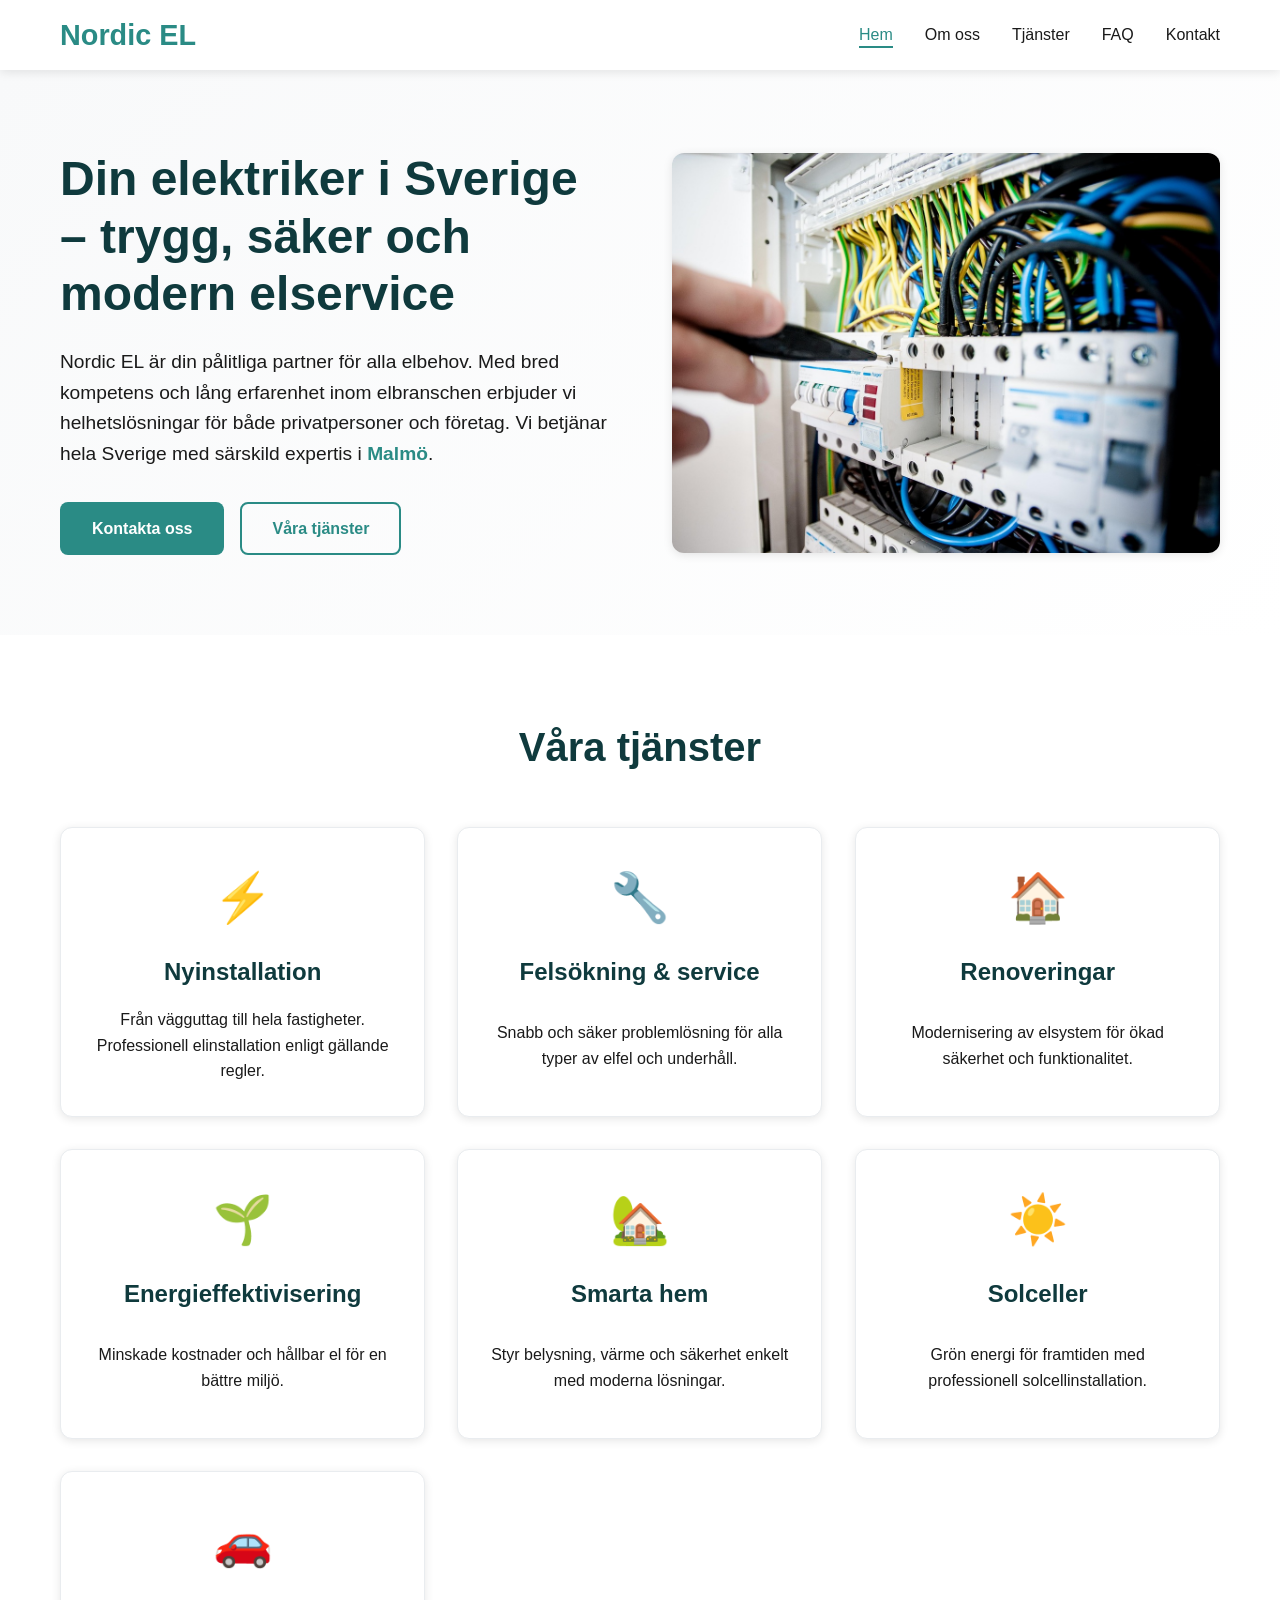
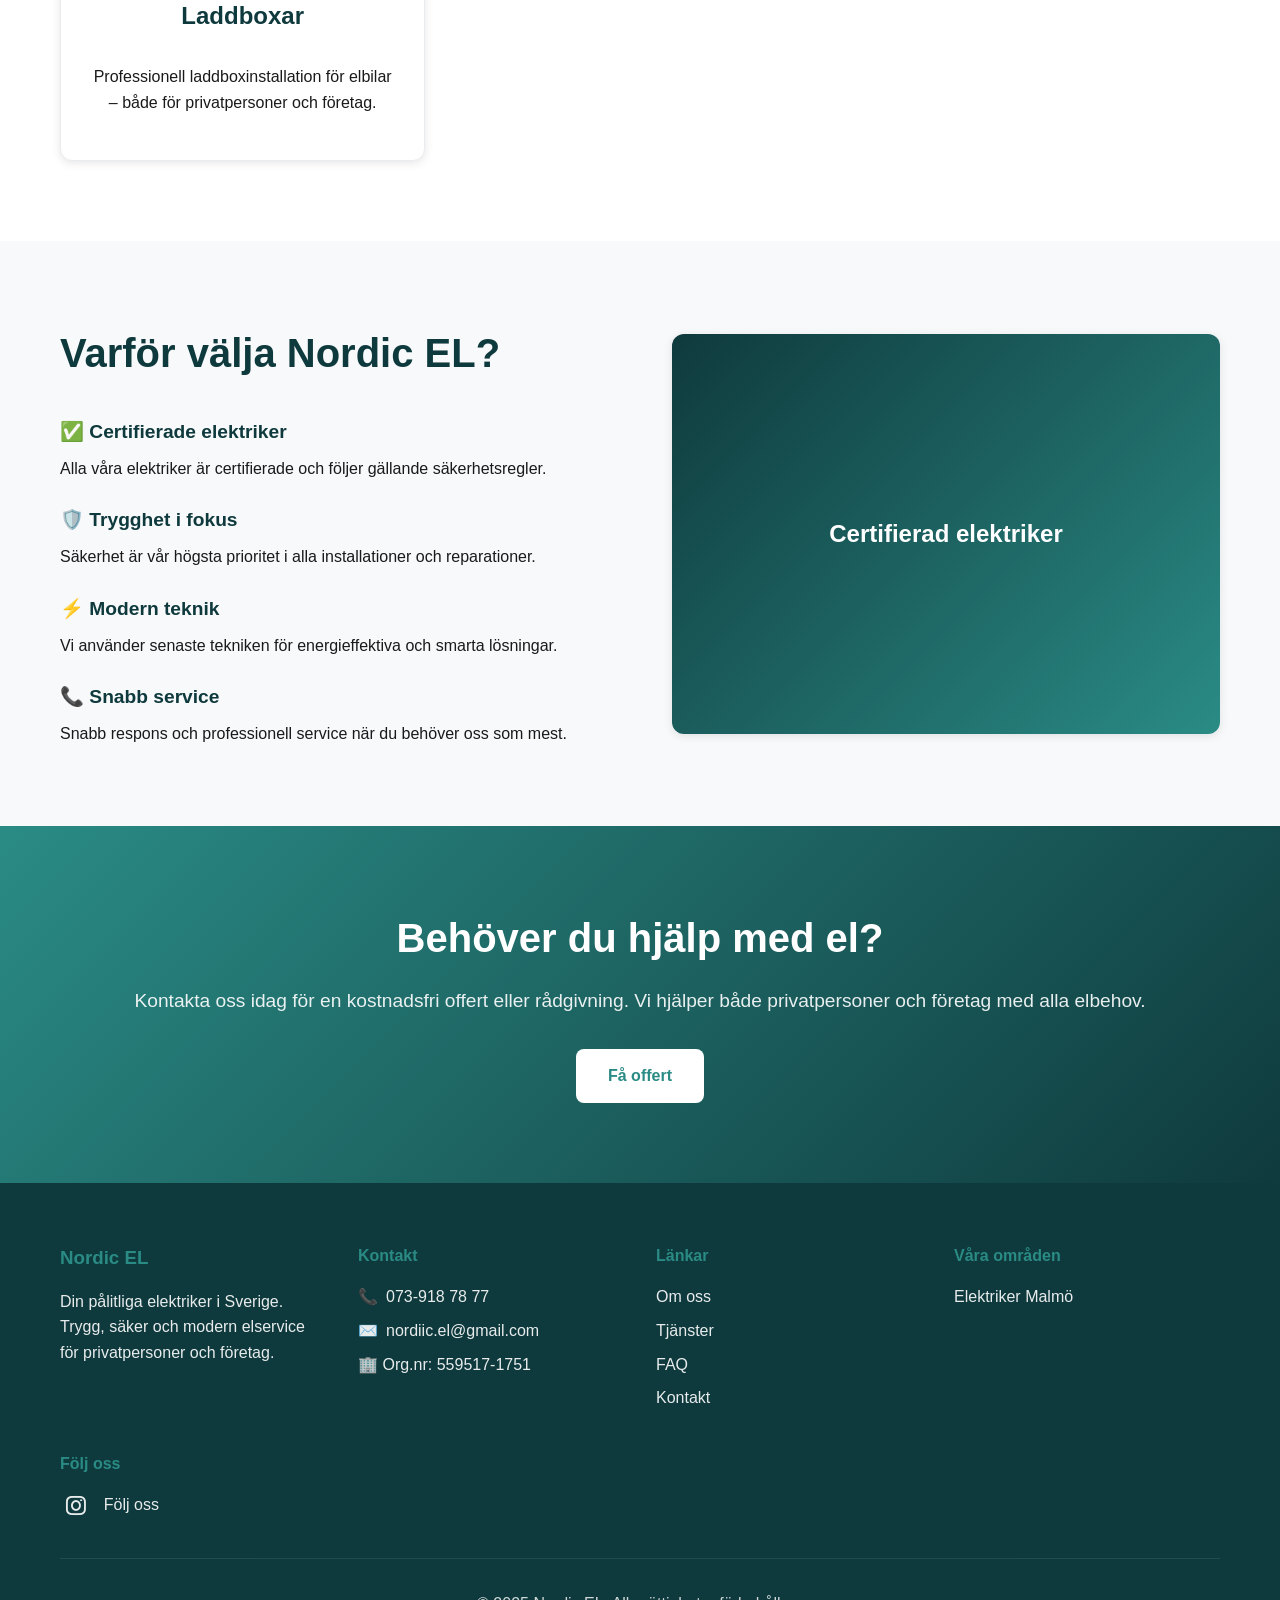
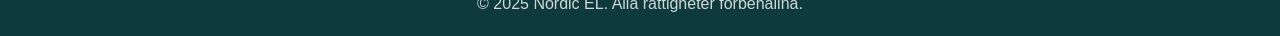
==== index.html @ 93298070 "Adjust emoji spacing for consistent contact section formatting" ====
<!DOCTYPE html>
<html lang="sv">
<head>
    <meta charset="UTF-8">
    <link rel="icon" type="image/png" href="assets/images/nordic-el-logo-1200.png">
    <meta name="viewport" content="width=device-width, initial-scale=1.0">
    <title>Nordic EL - Din elektriker i Sverige | Trygg, säker och modern elservice</title>
    <meta name="description" content="Nordic EL är din pålitliga elektriker i Sverige. Professionell elinstallation, felsökning, solceller, laddboxar och smarta hem-lösningar. Kontakta oss idag!">
    <meta name="keywords" content="elektriker Sverige, elinstallation, solceller, laddbox, energieffektivisering, smarta hem, elservice">
    <meta name="author" content="Nordic EL">
    <!-- Updated for Netlify deployment -->
    
    <!-- Open Graph / Facebook -->
    <meta property="og:type" content="website">
    <meta property="og:url" content="https://nordicel.se/">
    <meta property="og:title" content="Nordic EL - Din elektriker i Sverige">
    <meta property="og:description" content="Professionell elinstallation, felsökning, solceller, laddboxar och smarta hem-lösningar. Trygg, säker och modern elservice.">
    <meta property="og:image" content="https://nordicel.se/assets/images/og-image.jpg">

    <!-- Twitter -->
    <meta property="twitter:card" content="summary_large_image">
    <meta property="twitter:url" content="https://nordicel.se/">
    <meta property="twitter:title" content="Nordic EL - Din elektriker i Sverige">
    <meta property="twitter:description" content="Professionell elinstallation, felsökning, solceller, laddboxar och smarta hem-lösningar. Trygg, säker och modern elservice.">
    <meta property="twitter:image" content="https://nordicel.se/assets/images/og-image.jpg">

    <!-- Structured Data -->
    <script type="application/ld+json">
    {
        "@context": "https://schema.org",
        "@type": "ElectricalContractor",
        "name": "Nordic EL",
        "description": "Professionell elektriker i Sverige med fokus på säkerhet, kvalitet och moderna el-lösningar",
        "url": "https://nordicel.se",
        "telephone": "073-918 78 77",
        "email": "nordiic.el@gmail.com",
        "address": {
            "@type": "PostalAddress",
            "addressCountry": "SE"
        },
        "serviceArea": [
            {
                "@type": "Country",
                "name": "Sverige"
            },
            {
                "@type": "City",
                "name": "Stockholm"
            },
            {
                "@type": "City", 
                "name": "Göteborg"
            },
            {
                "@type": "City",
                "name": "Malmö"
            }
        ],
        "openingHours": "Mo-Fr 08:00-17:00",
        "priceRange": "$$",
        "paymentAccepted": "Cash, Credit Card, Invoice",
        "currenciesAccepted": "SEK",
        "hasCredential": [
            {
                "@type": "EducationalOccupationalCredential",
                "credentialCategory": "certification",
                "name": "Certifierad elektriker"
            }
        ],
        "hasOfferCatalog": {
            "@type": "OfferCatalog",
            "name": "Elservice",
            "itemListElement": [
                {
                    "@type": "Offer",
                    "itemOffered": {
                        "@type": "Service",
                        "name": "Elinstallation",
                        "description": "Professionell elinstallation från vägguttag till hela fastigheter"
                    }
                },
                {
                    "@type": "Offer",
                    "itemOffered": {
                        "@type": "Service",
                        "name": "Felsökning & service",
                        "description": "Snabb och säker problemlösning för alla typer av elfel"
                    }
                },
                {
                    "@type": "Offer",
                    "itemOffered": {
                        "@type": "Service",
                        "name": "Solceller",
                        "description": "Grön energi för framtiden med professionell installation"
                    }
                },
                {
                    "@type": "Offer",
                    "itemOffered": {
                        "@type": "Service",
                        "name": "Laddboxar",
                        "description": "Professionell installation för elbilar"
                    }
                },
                {
                    "@type": "Offer",
                    "itemOffered": {
                        "@type": "Service",
                        "name": "Smarta hem",
                        "description": "Styr belysning, värme och säkerhet enkelt"
                    }
                }
            ]
        },
        "aggregateRating": {
            "@type": "AggregateRating",
            "ratingValue": "4.8",
            "reviewCount": "127"
        }
    }
    </script>

    <style>
        /* Critical CSS - Above the fold */
        * { margin: 0; padding: 0; box-sizing: border-box; }
        :root { --primary-color: #2A8B85; --secondary-color: #0F3A3D; --text-color: #1a1a1a; --light-bg: #f8f9fa; --white: #ffffff; --border-color: #e9ecef; --shadow: 0 2px 10px rgba(0, 0, 0, 0.1); }
        body { font-family: 'Inter', sans-serif; line-height: 1.6; color: var(--text-color); background-color: var(--white); }
        .navbar { background-color: var(--white); box-shadow: var(--shadow); position: fixed; top: 0; width: 100%; z-index: 1000; }
        .nav-container { max-width: 1200px; margin: 0 auto; padding: 0 20px; display: flex; justify-content: space-between; align-items: center; height: 70px; }
        .nav-logo h2 { color: var(--primary-color); font-weight: 700; font-size: 1.8rem; }
        .nav-menu { display: flex; list-style: none; gap: 2rem; }
        .nav-link { text-decoration: none; color: var(--text-color); font-weight: 500; transition: color 0.3s ease; position: relative; }
        .nav-link:hover, .nav-link.active { color: var(--primary-color); }
        .hero { margin-top: 70px; padding: 80px 0; background: linear-gradient(135deg, var(--light-bg) 0%, var(--white) 100%); }
        .hero-container { max-width: 1200px; margin: 0 auto; padding: 0 20px; display: grid; grid-template-columns: 1fr 1fr; gap: 4rem; align-items: center; }
        .hero-content h1 { font-size: 3rem; font-weight: 700; color: var(--secondary-color); margin-bottom: 1.5rem; line-height: 1.2; }
        .hero-content p { font-size: 1.2rem; color: var(--text-color); margin-bottom: 2rem; line-height: 1.6; }
        .btn { display: inline-block; padding: 12px 30px; text-decoration: none; border-radius: 8px; font-weight: 600; transition: all 0.3s ease; border: 2px solid transparent; cursor: pointer; }
        .btn-primary { background-color: var(--primary-color); color: var(--white); }
        .btn-secondary { background-color: transparent; color: var(--primary-color); border-color: var(--primary-color); }
    </style>
    <link rel="stylesheet" href="styles.css" media="print" onload="this.media='all'">
    <noscript><link rel="stylesheet" href="styles.css"></noscript>
    <link rel="preconnect" href="https://fonts.googleapis.com">
    <link rel="preconnect" href="https://fonts.gstatic.com" crossorigin>
    <link rel="preload" href="assets/images/electric-1080584_1280.jpg" as="image" type="image/jpeg">
    <link rel="dns-prefetch" href="//cdnjs.cloudflare.com">
    <link rel="preload" href="styles.css" as="style">
    <link rel="preload" href="https://fonts.googleapis.com/css2?family=Inter:wght@300;400;500;600;700&display=swap" as="style" onload="this.onload=null;this.rel='stylesheet'">
    <noscript><link href="https://fonts.googleapis.com/css2?family=Inter:wght@300;400;500;600;700&display=swap" rel="stylesheet"></noscript>
    <link rel="preload" href="https://cdnjs.cloudflare.com/ajax/libs/font-awesome/6.4.0/css/all.min.css" as="style" onload="this.onload=null;this.rel='stylesheet'">
    <noscript><link rel="stylesheet" href="https://cdnjs.cloudflare.com/ajax/libs/font-awesome/6.4.0/css/all.min.css"></noscript>
</head>
<body>
    <!-- Navigation -->
    <nav class="navbar">
        <div class="nav-container">
            <div class="nav-logo">
                <h2>Nordic EL</h2>
            </div>
            <ul class="nav-menu">
                <li class="nav-item">
                    <a href="index.html" class="nav-link active">Hem</a>
                </li>
                <li class="nav-item">
                    <a href="om-oss.html" class="nav-link">Om oss</a>
                </li>
                <li class="nav-item">
                    <a href="tjanster.html" class="nav-link">Tjänster</a>
                </li>
                <li class="nav-item">
                    <a href="faq.html" class="nav-link">FAQ</a>
                </li>
                <li class="nav-item">
                    <a href="kontakt.html" class="nav-link">Kontakt</a>
                </li>
            </ul>
            <div class="hamburger">
                <span class="bar"></span>
                <span class="bar"></span>
                <span class="bar"></span>
            </div>
        </div>
    </nav>

    <!-- Hero Section -->
    <section class="hero">
        <div class="hero-container">
            <div class="hero-content">
                <h1>Din elektriker i Sverige – trygg, säker och modern elservice</h1>
                <p>Nordic EL är din pålitliga partner för alla elbehov. Med bred kompetens och lång erfarenhet inom elbranschen erbjuder vi helhetslösningar för både privatpersoner och företag. Vi betjänar hela Sverige med särskild expertis i <a href="elektriker-malmo.html" class="hero-link">Malmö</a>.</p>
                <div class="hero-buttons">
                    <a href="kontakt.html" class="btn btn-primary">Kontakta oss</a>
                    <a href="tjanster.html" class="btn btn-secondary">Våra tjänster</a>
                </div>
            </div>
            <div class="hero-image">
                <img src="assets/images/electric-1080584_1280.jpg" alt="Certifierad elektriker installerar eluttag i svenskt hem - Nordic EL professionell elservice Sverige" class="hero-img" width="600" height="400" fetchpriority="high" decoding="sync">
            </div>
        </div>
    </section>

    <!-- Services Overview -->
    <section class="services-overview">
        <div class="container">
            <h2>Våra tjänster</h2>
            <div class="services-grid">
                <a href="tjanster.html#nyinstallation" class="service-card-link">
                    <div class="service-card">
                        <div class="service-icon">⚡</div>
                        <h3>Nyinstallation</h3>
                        <p>Från vägguttag till hela fastigheter. Professionell elinstallation enligt gällande regler.</p>
                    </div>
                </a>
                <a href="tjanster.html#felsokning" class="service-card-link">
                    <div class="service-card">
                        <div class="service-icon">🔧</div>
                        <h3>Felsökning & service</h3>
                        <p>Snabb och säker problemlösning för alla typer av elfel och underhåll.</p>
                    </div>
                </a>
                <a href="tjanster.html#renoveringar" class="service-card-link">
                    <div class="service-card">
                        <div class="service-icon">🏠</div>
                        <h3>Renoveringar</h3>
                        <p>Modernisering av elsystem för ökad säkerhet och funktionalitet.</p>
                    </div>
                </a>
                <a href="tjanster.html#energieffektivisering" class="service-card-link">
                    <div class="service-card">
                        <div class="service-icon">🌱</div>
                        <h3>Energieffektivisering</h3>
                        <p>Minskade kostnader och hållbar el för en bättre miljö.</p>
                    </div>
                </a>
                <a href="tjanster.html#smarta-hem" class="service-card-link">
                    <div class="service-card">
                        <div class="service-icon">🏡</div>
                        <h3>Smarta hem</h3>
                        <p>Styr belysning, värme och säkerhet enkelt med moderna lösningar.</p>
                    </div>
                </a>
                <a href="tjanster.html#solceller" class="service-card-link">
                    <div class="service-card">
                        <div class="service-icon">☀️</div>
                        <h3>Solceller</h3>
                        <p>Grön energi för framtiden med professionell solcellinstallation.</p>
                    </div>
                </a>
                <a href="tjanster.html#laddboxar" class="service-card-link">
                    <div class="service-card">
                        <div class="service-icon">🚗</div>
                        <h3>Laddboxar</h3>
                        <p>Professionell laddboxinstallation för elbilar – både för privatpersoner och företag.</p>
                    </div>
                </a>
            </div>
        </div>
    </section>

    <!-- Why Choose Us -->
    <section class="why-choose-us">
        <div class="container">
            <div class="why-content">
                <div class="why-text">
                    <h2>Varför välja Nordic EL?</h2>
                    <div class="why-points">
                        <div class="why-point">
                            <h3>✅ Certifierade elektriker</h3>
                            <p>Alla våra elektriker är certifierade och följer gällande säkerhetsregler.</p>
                        </div>
                        <div class="why-point">
                            <h3>🛡️ Trygghet i fokus</h3>
                            <p>Säkerhet är vår högsta prioritet i alla installationer och reparationer.</p>
                        </div>
                        <div class="why-point">
                            <h3>⚡ Modern teknik</h3>
                            <p>Vi använder senaste tekniken för energieffektiva och smarta lösningar.</p>
                        </div>
                        <div class="why-point">
                            <h3>📞 Snabb service</h3>
                            <p>Snabb respons och professionell service när du behöver oss som mest.</p>
                        </div>
                    </div>
                </div>
                <div class="why-image">
                    <div class="why-placeholder">
                        <span>Certifierad elektriker</span>
                    </div>
                </div>
            </div>
        </div>
    </section>



    <!-- CTA Section -->
    <section class="cta-section">
        <div class="container">
            <div class="cta-content">
                <h2>Behöver du hjälp med el?</h2>
                <p>Kontakta oss idag för en kostnadsfri offert eller rådgivning. Vi hjälper både privatpersoner och företag med alla elbehov.</p>
                <a href="kontakt.html" class="btn btn-primary">Få offert</a>
            </div>
        </div>
    </section>

    <!-- Footer -->
    <footer class="footer">
        <div class="container">
            <div class="footer-content">
                <div class="footer-section">
                    <h3>Nordic EL</h3>
                    <p>Din pålitliga elektriker i Sverige. Trygg, säker och modern elservice för privatpersoner och företag.</p>
                </div>
                <div class="footer-section">
                    <h4>Kontakt</h4>
                    <p>📞<a href="tel:+46739187877">073-918 78 77</a></p>
                    <p>✉️<a href="mailto:nordiic.el@gmail.com">nordiic.el@gmail.com</a></p>
                    <p>🏢 Org.nr: 559517-1751</p>
                </div>
                <div class="footer-section">
                    <h4>Länkar</h4>
                    <ul>
                        <li><a href="om-oss.html">Om oss</a></li>
                        <li><a href="tjanster.html">Tjänster</a></li>
                        <li><a href="faq.html">FAQ</a></li>
                        <li><a href="kontakt.html">Kontakt</a></li>
                    </ul>
                </div>
                <div class="footer-section">
                    <h4>Våra områden</h4>
                    <ul>
                        <li><a href="elektriker-malmo.html">Elektriker Malmö</a></li>
                    </ul>
                </div>
                <div class="footer-section">
                    <h4>Följ oss</h4>
                    <p><a href="https://www.instagram.com/nordic.elab/?igsh=OWh2cWo1cjV1Mnhp#" target="_blank" rel="noopener noreferrer"><i class="fa-brands fa-instagram"></i> Följ oss</a></p>
                </div>
            </div>
            <div class="footer-bottom">
                <p>&copy; 2025 Nordic EL. Alla rättigheter förbehållna.</p>
            </div>
        </div>
    </footer>

    <script src="script.js" defer></script>
</body>
</html>
---- styles.css ----
/* Reset and Base Styles */
* {
    margin: 0;
    padding: 0;
    box-sizing: border-box;
}

:root {
    --primary-color: #2A8B85;
    --secondary-color: #0F3A3D;
    --text-color: #1a1a1a;
    --light-bg: #f8f9fa;
    --white: #ffffff;
    --border-color: #e9ecef;
    --shadow: 0 2px 10px rgba(0, 0, 0, 0.1);
    --shadow-hover: 0 4px 20px rgba(0, 0, 0, 0.15);
}

body {
    font-family: 'Inter', sans-serif;
    line-height: 1.6;
    color: var(--text-color);
    background-color: var(--white);
}

/* Font metric overrides to prevent layout shifts */
@font-face {
    font-family: 'Inter';
    font-display: swap;
    font-weight: 300 700;
    src: url('https://fonts.googleapis.com/css2?family=Inter:wght@300;400;500;600;700&display=swap');
}

.container {
    max-width: 1200px;
    margin: 0 auto;
    padding: 0 20px;
}

/* Navigation */
.navbar {
    background-color: var(--white);
    box-shadow: var(--shadow);
    position: fixed;
    top: 0;
    width: 100%;
    z-index: 1000;
}

.nav-container {
    max-width: 1200px;
    margin: 0 auto;
    padding: 0 20px;
    display: flex;
    justify-content: space-between;
    align-items: center;
    height: 70px;
}

.nav-logo h2 {
    color: var(--primary-color);
    font-weight: 700;
    font-size: 1.8rem;
}

.nav-menu {
    display: flex;
    list-style: none;
    gap: 2rem;
}

.nav-link {
    text-decoration: none;
    color: var(--text-color);
    font-weight: 500;
    transition: color 0.3s ease;
    position: relative;
}

.nav-link:hover,
.nav-link.active {
    color: var(--primary-color);
}

.nav-link.active::after {
    content: '';
    position: absolute;
    bottom: -5px;
    left: 0;
    width: 100%;
    height: 2px;
    background-color: var(--primary-color);
}

.hamburger {
    display: none;
    flex-direction: column;
    cursor: pointer;
}

.bar {
    width: 25px;
    height: 3px;
    background-color: var(--text-color);
    margin: 3px 0;
    transition: 0.3s;
}

/* Hero Section */
.hero {
    margin-top: 70px;
    padding: 80px 0;
    background: linear-gradient(135deg, var(--light-bg) 0%, var(--white) 100%);
    contain: layout style;
}

.hero-container {
    max-width: 1200px;
    margin: 0 auto;
    padding: 0 20px;
    display: grid;
    grid-template-columns: 1fr 1fr;
    gap: 4rem;
    align-items: center;
}

.hero-content h1 {
    font-size: 3rem;
    font-weight: 700;
    color: var(--secondary-color);
    margin-bottom: 1.5rem;
    line-height: 1.2;
}

.hero-content p {
    font-size: 1.2rem;
    color: var(--text-color);
    margin-bottom: 2rem;
    line-height: 1.6;
}

.hero-link {
    color: var(--primary-color);
    text-decoration: none;
    font-weight: 600;
    transition: color 0.3s ease;
}

.hero-link:hover {
    color: var(--secondary-color);
    text-decoration: underline;
}

.hero-buttons {
    display: flex;
    gap: 1rem;
    flex-wrap: wrap;
}

.btn {
    display: inline-block;
    padding: 12px 30px;
    text-decoration: none;
    border-radius: 8px;
    font-weight: 600;
    transition: all 0.3s ease;
    border: 2px solid transparent;
    cursor: pointer;
}

.btn-primary {
    background-color: var(--primary-color);
    color: var(--white);
}

.btn-primary:hover {
    background-color: var(--secondary-color);
    transform: translateY(-2px);
    box-shadow: var(--shadow-hover);
}

.btn-secondary {
    background-color: transparent;
    color: var(--primary-color);
    border-color: var(--primary-color);
}

.btn-secondary:hover {
    background-color: var(--primary-color);
    color: var(--white);
    transform: translateY(-2px);
}

.hero-image {
    display: flex;
    justify-content: center;
    align-items: center;
}

.hero-placeholder {
    width: 100%;
    height: 400px;
    background: linear-gradient(135deg, var(--primary-color), var(--secondary-color));
    border-radius: 12px;
    display: flex;
    align-items: center;
    justify-content: center;
    color: var(--white);
    font-size: 1.5rem;
    font-weight: 600;
    box-shadow: var(--shadow);
}

.hero-img {
    width: 100%;
    height: 400px;
    object-fit: cover;
    border-radius: 12px;
    box-shadow: var(--shadow);
    aspect-ratio: 3/2;
    max-width: 600px;
    will-change: transform;
}

/* Services Overview */
.services-overview {
    padding: 80px 0;
    background-color: var(--white);
    contain: layout style;
}

.services-overview h2 {
    text-align: center;
    font-size: 2.5rem;
    color: var(--secondary-color);
    margin-bottom: 3rem;
    font-weight: 700;
}

.services-grid {
    display: grid;
    grid-template-columns: repeat(auto-fit, minmax(300px, 1fr));
    gap: 2rem;
    align-items: stretch;
    grid-auto-rows: 1fr;
    contain: layout;
}

.service-card-link {
    text-decoration: none;
    color: inherit;
    display: block;
    height: 100%;
}

.service-card-link:hover {
    text-decoration: none;
    color: inherit;
}

.service-card {
    background-color: var(--white);
    padding: 2rem;
    border-radius: 12px;
    box-shadow: var(--shadow);
    text-align: center;
    transition: transform 0.3s ease, box-shadow 0.3s ease;
    border: 1px solid var(--border-color);
    height: 100%;
    display: flex;
    flex-direction: column;
    justify-content: space-between;
    min-height: 280px;
    contain: layout style;
}

.service-card:hover {
    transform: translateY(-5px);
    box-shadow: var(--shadow-hover);
}

.service-icon {
    font-size: 3rem;
    margin-bottom: 1rem;
}

.service-card h3 {
    font-size: 1.5rem;
    color: var(--secondary-color);
    margin-bottom: 1rem;
    font-weight: 600;
}

.service-card p {
    color: var(--text-color);
    line-height: 1.6;
    flex-grow: 1;
    display: flex;
    align-items: center;
    justify-content: center;
}

/* Why Choose Us */
.why-choose-us {
    padding: 80px 0;
    background-color: var(--light-bg);
}

.why-content {
    display: grid;
    grid-template-columns: 1fr 1fr;
    gap: 4rem;
    align-items: center;
}

.why-text h2 {
    font-size: 2.5rem;
    color: var(--secondary-color);
    margin-bottom: 2rem;
    font-weight: 700;
}

.why-points {
    display: flex;
    flex-direction: column;
    gap: 1.5rem;
}

.why-point h3 {
    font-size: 1.2rem;
    color: var(--secondary-color);
    margin-bottom: 0.5rem;
    font-weight: 600;
}

.why-point p {
    color: var(--text-color);
    line-height: 1.6;
}

.why-image {
    display: flex;
    justify-content: center;
    align-items: center;
}

.why-placeholder {
    width: 100%;
    height: 400px;
    background: linear-gradient(135deg, var(--secondary-color), var(--primary-color));
    border-radius: 12px;
    display: flex;
    align-items: center;
    justify-content: center;
    color: var(--white);
    font-size: 1.5rem;
    font-weight: 600;
    box-shadow: var(--shadow);
}

/* Testimonials Section */
.testimonials-section {
    padding: 5rem 0;
    background-color: var(--light-bg);
}

.testimonials-section h2 {
    text-align: center;
    margin-bottom: 3rem;
    color: var(--text-color);
}

.testimonials-grid {
    display: grid;
    grid-template-columns: repeat(auto-fit, minmax(300px, 1fr));
    gap: 2rem;
    max-width: 1000px;
    margin: 0 auto;
}

.testimonial-card {
    background-color: var(--white);
    padding: 2rem;
    border-radius: 12px;
    box-shadow: var(--shadow);
    text-align: center;
    transition: transform 0.3s ease, box-shadow 0.3s ease;
}

.testimonial-card:hover {
    transform: translateY(-5px);
    box-shadow: var(--shadow-hover);
}

.testimonial-content {
    margin-bottom: 1.5rem;
}

.testimonial-content p {
    font-style: italic;
    font-size: 1.1rem;
    line-height: 1.6;
    color: var(--text-color);
    margin: 0;
}

.testimonial-author h4 {
    color: var(--primary-color);
    margin-bottom: 0.5rem;
    font-size: 1.1rem;
}

.testimonial-author span {
    color: #666;
    font-size: 0.9rem;
}

/* CTA Section */
.cta-section {
    padding: 80px 0;
    background: linear-gradient(135deg, var(--primary-color), var(--secondary-color));
    color: var(--white);
    text-align: center;
}

.cta-content h2 {
    font-size: 2.5rem;
    margin-bottom: 1rem;
    font-weight: 700;
}

.cta-content p {
    font-size: 1.2rem;
    margin-bottom: 2rem;
    opacity: 0.9;
}

.cta-section .btn-primary {
    background-color: var(--white);
    color: var(--primary-color);
}

.cta-section .btn-primary:hover {
    background-color: var(--light-bg);
    transform: translateY(-2px);
}

/* Footer */
.footer {
    background-color: var(--secondary-color);
    color: var(--white);
    padding: 60px 0 20px;
}

.footer-content {
    display: grid;
    grid-template-columns: repeat(auto-fit, minmax(250px, 1fr));
    gap: 2rem;
    margin-bottom: 2rem;
}

.footer-section h3,
.footer-section h4 {
    margin-bottom: 1rem;
    color: var(--primary-color);
}

.footer-section p {
    margin-bottom: 0.5rem;
    opacity: 0.9;
    color: var(--white);
    display: flex;
    align-items: center;
    gap: 0.5rem;
}

.footer-section ul {
    list-style: none;
}

.footer-section ul li {
    margin-bottom: 0.5rem;
}

.footer-section ul li a {
    color: var(--white);
    text-decoration: none;
    opacity: 0.9;
    transition: opacity 0.3s ease;
}

.footer-section ul li a:hover {
    opacity: 1;
    color: var(--primary-color);
}

/* Ensure consistent icon spacing */
.footer-section p {
    font-size: 1em;
}

.footer-section .fa-brands {
    font-size: 1.4em;
    color: var(--white);
    width: 1.4em;
    text-align: center;
    flex-shrink: 0;
    display: inline-block;
    vertical-align: middle;
    line-height: 1;
    margin-right: 0.5rem;
}

.footer-section a {
    color: var(--white);
    text-decoration: none;
    transition: all 0.3s ease;
    cursor: pointer;
}

.footer-section a:hover {
    color: var(--primary-color);
}

.footer-section p a {
    color: var(--white);
    text-decoration: none;
    transition: color 0.3s ease;
}

.footer-section p a:hover {
    color: var(--primary-color);
    text-decoration: underline;
}

.footer-bottom {
    border-top: 1px solid rgba(255, 255, 255, 0.1);
    padding-top: 2rem;
    text-align: center;
    opacity: 0.8;
}

/* Responsive Design */
@media (max-width: 768px) {
    .hamburger {
        display: flex;
    }

    .nav-menu {
        position: fixed;
        left: -100%;
        top: 70px;
        flex-direction: column;
        background-color: var(--white);
        width: 100%;
        text-align: center;
        transition: 0.3s;
        box-shadow: var(--shadow);
        padding: 2rem 0;
    }

    .nav-menu.active {
        left: 0;
    }

    .nav-menu li {
        margin: 1rem 0;
    }

    .hero-container {
        grid-template-columns: 1fr;
        gap: 2rem;
        text-align: center;
    }

    .hero-content h1 {
        font-size: 2.5rem;
    }

    .why-content {
        grid-template-columns: 1fr;
        gap: 2rem;
    }

    .hero-buttons {
        justify-content: center;
    }

    .services-grid {
        grid-template-columns: 1fr;
    }

    .cta-content h2 {
        font-size: 2rem;
    }
}

@media (max-width: 480px) {
    .hero-content h1 {
        font-size: 2rem;
    }

    .hero-content p {
        font-size: 1rem;
    }

    .btn {
        padding: 10px 20px;
        font-size: 0.9rem;
    }

    .services-overview h2,
    .why-text h2,
    .cta-content h2 {
        font-size: 2rem;
    }
}

/* Page-specific styles */
.page-header {
    margin-top: 70px;
    padding: 60px 0;
    background: linear-gradient(135deg, var(--primary-color), var(--secondary-color));
    color: var(--white);
    text-align: center;
}

.page-header h1 {
    font-size: 3rem;
    font-weight: 700;
    margin-bottom: 1rem;
}

.page-header p {
    font-size: 1.2rem;
    opacity: 0.9;
}

.page-content {
    padding: 80px 0;
}

.content-section {
    margin-bottom: 4rem;
}

.content-section h2 {
    font-size: 2.5rem;
    color: var(--secondary-color);
    margin-bottom: 2rem;
    font-weight: 700;
}

.content-section h3 {
    font-size: 1.8rem;
    color: var(--secondary-color);
    margin-bottom: 1rem;
    font-weight: 600;
}

.content-section p {
    margin-bottom: 1.5rem;
    line-height: 1.8;
}

.content-section ul {
    margin-bottom: 1.5rem;
    padding-left: 2rem;
}

.content-section li {
    margin-bottom: 0.5rem;
    line-height: 1.6;
}

/* Pricing Info Styles */
.pricing-info {
    background: var(--light-bg);
    border-left: 4px solid var(--primary-color);
    padding: 1.5rem;
    margin: 1.5rem 0;
    border-radius: 0 8px 8px 0;
}

.pricing-info h4 {
    color: var(--primary-color);
    margin-bottom: 1rem;
    font-size: 1.1rem;
}

.pricing-info ul {
    margin: 1rem 0;
    padding-left: 1.5rem;
}

.pricing-info li {
    margin-bottom: 0.5rem;
    color: var(--text-color);
}

.pricing-info p {
    font-style: italic;
    color: #666;
    margin-top: 1rem;
    font-size: 0.9rem;
}

/* FAQ Styles */
.faq-item {
    background-color: var(--white);
    border: 1px solid var(--border-color);
    border-radius: 8px;
    margin-bottom: 1rem;
    box-shadow: var(--shadow);
}

.faq-question {
    padding: 1.5rem 1.5rem 1.5rem 2.5rem;
    cursor: pointer;
    font-weight: 600;
    color: var(--secondary-color);
    display: flex;
    justify-content: space-between;
    align-items: center;
    transition: background-color 0.3s ease;
}

.faq-question:hover {
    background-color: var(--light-bg);
}

.faq-answer {
    padding: 0 1.5rem 1.5rem 2.5rem;
    color: var(--text-color);
    line-height: 1.6;
    display: none;
}

.faq-answer ul {
    padding-left: 0;
    margin-left: 0;
    list-style: none;
}

.faq-answer li {
    padding-left: 1.5rem;
    position: relative;
    margin-bottom: 0.5rem;
}

.faq-answer li::before {
    content: "•";
    position: absolute;
    left: 0;
    color: var(--primary-color);
    font-weight: bold;
    font-size: 1.2em;
}

.faq-answer.active {
    display: block;
}

.faq-icon {
    transition: transform 0.3s ease;
}

.faq-icon.rotated {
    transform: rotate(180deg);
}

/* Contact Form */
.contact-form {
    background-color: var(--white);
    padding: 2rem;
    border-radius: 12px;
    box-shadow: var(--shadow);
    max-width: 600px;
    margin: 0 auto;
}

.form-group {
    margin-bottom: 1.5rem;
}

.form-group label {
    display: block;
    margin-bottom: 0.5rem;
    font-weight: 600;
    color: var(--secondary-color);
}

.form-group input,
.form-group textarea {
    width: 100%;
    padding: 12px;
    border: 2px solid var(--border-color);
    border-radius: 8px;
    font-size: 1rem;
    transition: border-color 0.3s ease;
}

.form-group input:focus,
.form-group textarea:focus {
    outline: none;
    border-color: var(--primary-color);
}

.form-group textarea {
    height: 120px;
    resize: vertical;
}

.form-submit {
    width: 100%;
    padding: 15px;
    background-color: var(--primary-color);
    color: var(--white);
    border: none;
    border-radius: 8px;
    font-size: 1.1rem;
    font-weight: 600;
    cursor: pointer;
    transition: background-color 0.3s ease;
}

.form-submit:hover {
    background-color: var(--secondary-color);
}

.contact-info {
    background-color: var(--light-bg);
    padding: 2rem;
    border-radius: 12px;
    margin-top: 2rem;
}

.contact-info h3 {
    color: var(--secondary-color);
    margin-bottom: 1rem;
    font-weight: 600;
}

.contact-info p {
    margin-bottom: 0.5rem;
    display: flex;
    align-items: center;
    gap: 0.5rem;
}

/* Additional styles for new pages */
.why-grid {
    display: grid;
    grid-template-columns: repeat(auto-fit, minmax(300px, 1fr));
    gap: 2rem;
    margin-top: 2rem;
}

.why-item {
    background-color: var(--white);
    padding: 2rem;
    border-radius: 12px;
    box-shadow: var(--shadow);
    border: 1px solid var(--border-color);
}

.why-item h3 {
    color: var(--secondary-color);
    margin-bottom: 1rem;
    font-weight: 600;
}

.service-detail {
    background-color: var(--white);
    padding: 3rem;
    border-radius: 12px;
    box-shadow: var(--shadow);
    margin-bottom: 3rem;
    border: 1px solid var(--border-color);
}

.service-header {
    display: flex;
    align-items: center;
    gap: 1rem;
    margin-bottom: 2rem;
    padding-bottom: 1rem;
    border-bottom: 2px solid var(--border-color);
}

.service-header .service-icon {
    font-size: 3rem;
    color: var(--primary-color);
}

.service-header h2 {
    color: var(--secondary-color);
    font-size: 2rem;
    font-weight: 700;
    margin: 0;
}

.service-content h3 {
    color: var(--secondary-color);
    font-size: 1.5rem;
    margin: 2rem 0 1rem 0;
    font-weight: 600;
}

.service-content ul {
    margin-bottom: 1.5rem;
    padding-left: 2rem;
}

.service-content li {
    margin-bottom: 0.5rem;
    line-height: 1.6;
}

.faq-section {
    margin-bottom: 3rem;
}

.faq-section h2 {
    color: var(--secondary-color);
    font-size: 2rem;
    margin-bottom: 2rem;
    font-weight: 700;
    padding-bottom: 1rem;
    border-bottom: 2px solid var(--primary-color);
}

.contact-grid {
    display: grid;
    grid-template-columns: 2fr 1fr;
    gap: 4rem;
    margin-bottom: 4rem;
}

.contact-form-section h2 {
    color: var(--secondary-color);
    font-size: 2rem;
    margin-bottom: 1rem;
    font-weight: 700;
}

.contact-form-section p {
    margin-bottom: 2rem;
    color: var(--text-color);
    line-height: 1.6;
}

.contact-info-section h2 {
    color: var(--secondary-color);
    font-size: 2rem;
    margin-bottom: 2rem;
    font-weight: 700;
}

.contact-info-section .contact-info {
    background-color: var(--light-bg);
    padding: 1.5rem;
    border-radius: 8px;
    margin-bottom: 1.5rem;
    border-left: 4px solid var(--primary-color);
    display: flex;
    flex-direction: column;
    min-height: 120px;
    justify-content: flex-start;
}

.contact-info-section .contact-info h3 {
    color: var(--secondary-color);
    margin-bottom: 0.5rem;
    font-weight: 600;
}

.contact-info-section .contact-info p {
    margin-bottom: 0.5rem;
}

.contact-info-section .contact-info a {
    color: var(--primary-color);
    text-decoration: none;
    font-weight: 600;
}

.contact-info-section .contact-info a:hover {
    text-decoration: underline;
}

.contact-info-section .contact-info ul {
    margin-top: 0.5rem;
    padding-left: 1.5rem;
}

.contact-info-section .contact-info li {
    margin-bottom: 0.25rem;
}

/* Specific styling for company info and opening hours cards */
.contact-info-section .contact-info h3 {
    display: flex;
    align-items: center;
    gap: 0.5rem;
    margin-bottom: 1rem;
    font-size: 1.1rem;
    font-weight: 600;
}

.contact-info-section .contact-info p {
    margin-bottom: 0.5rem;
    line-height: 1.5;
}

.contact-info-section .contact-info strong {
    font-weight: 600;
    color: var(--secondary-color);
}

.contact-info-section .contact-info small {
    display: block;
    margin-top: 0.5rem;
    font-size: 0.9rem;
    opacity: 0.8;
    line-height: 1.4;
}

/* Ensure consistent card heights */
.contact-info-section {
    display: flex;
    flex-direction: column;
    gap: 1.5rem;
}

.contact-info-section .contact-info {
    flex: 1;
    min-height: 140px;
}

.contact-additional {
    background-color: var(--light-bg);
    padding: 3rem;
    border-radius: 12px;
    margin-bottom: 3rem;
}

.contact-additional h2 {
    color: var(--secondary-color);
    font-size: 2rem;
    margin-bottom: 2rem;
    font-weight: 700;
    text-align: center;
}

.process-steps {
    display: grid;
    grid-template-columns: repeat(auto-fit, minmax(250px, 1fr));
    gap: 2rem;
}

.process-step {
    text-align: center;
    background-color: var(--white);
    padding: 2rem;
    border-radius: 12px;
    box-shadow: var(--shadow);
}

.step-number {
    width: 60px;
    height: 60px;
    background-color: var(--primary-color);
    color: var(--white);
    border-radius: 50%;
    display: flex;
    align-items: center;
    justify-content: center;
    font-size: 1.5rem;
    font-weight: 700;
    margin: 0 auto 1rem auto;
}

.process-step h3 {
    color: var(--secondary-color);
    margin-bottom: 1rem;
    font-weight: 600;
}

.emergency-contact {
    background: linear-gradient(135deg, var(--primary-color), var(--secondary-color));
    color: var(--white);
    padding: 2rem;
    border-radius: 12px;
    text-align: center;
}

.emergency-contact h2 {
    font-size: 1.8rem;
    margin-bottom: 1rem;
    font-weight: 700;
}

.emergency-contact a {
    color: var(--white);
    text-decoration: none;
    font-weight: 600;
}

.emergency-contact a:hover {
    text-decoration: underline;
}

/* Form enhancements */
.form-group select {
    width: 100%;
    padding: 12px;
    border: 2px solid var(--border-color);
    border-radius: 8px;
    font-size: 1rem;
    background-color: var(--white);
    transition: border-color 0.3s ease;
}

.form-group select:focus {
    outline: none;
    border-color: var(--primary-color);
}

.form-group select[multiple] {
    height: 120px;
}

/* Checkbox group styling */
.checkbox-group {
    display: grid;
    grid-template-columns: repeat(auto-fit, minmax(200px, 1fr));
    gap: 0.75rem;
    margin-top: 0.5rem;
    padding: 1rem;
    background-color: var(--light-bg);
    border-radius: 8px;
    border: 2px solid var(--border-color);
}

.checkbox-item {
    display: flex;
    align-items: center;
    gap: 0.5rem;
}

.checkbox-item input[type="checkbox"] {
    width: 18px;
    height: 18px;
    accent-color: var(--primary-color);
    cursor: pointer;
}

.checkbox-item label {
    cursor: pointer;
    font-weight: 500;
    color: var(--text-color);
    margin: 0;
    line-height: 1.4;
}

.checkbox-item label:hover {
    color: var(--primary-color);
}

.checkbox-item input[type="checkbox"]:checked + label {
    color: var(--primary-color);
    font-weight: 600;
}

/* Responsive adjustments */
@media (max-width: 768px) {
    .contact-grid {
        grid-template-columns: 1fr;
        gap: 2rem;
    }
    
    .service-detail {
        padding: 2rem;
    }
    
    .service-header {
        flex-direction: column;
        text-align: center;
        gap: 0.5rem;
    }
    
    .process-steps {
        grid-template-columns: 1fr;
    }
    
    .contact-additional {
        padding: 2rem;
    }
    
    .contact-info-section .contact-info {
        min-height: auto;
    }
    
    .checkbox-group {
        grid-template-columns: 1fr;
        gap: 0.5rem;
    }
}

/* Additional alignment fixes */
.contact-info-section .contact-info p:last-child {
    margin-bottom: 0;
}

.contact-info-section .contact-info br + strong {
    margin-top: 0.5rem;
    display: inline-block;
}

/* Opening hours specific styling */
.opening-hours {
    margin-bottom: 1rem;
}

.hours-row {
    display: flex;
    align-items: center;
    margin-bottom: 0.5rem;
    flex-wrap: wrap;
    gap: 0.5rem;
}

.hours-row .day {
    min-width: 80px;
    font-weight: 600;
    color: var(--secondary-color);
}

.hours-row .time {
    font-weight: 500;
    color: var(--text-color);
}

.hours-row .separator {
    color: var(--primary-color);
    font-weight: 600;
    margin: 0 0.5rem;
}

/* Service area styling */
.service-areas {
    margin-top: 0.5rem;
}

.contact-info-section .contact-info ul {
    margin: 0;
    padding-left: 1.5rem;
}

.contact-info-section .contact-info li {
    margin-bottom: 0.25rem;
    line-height: 1.4;
}

/* Ensure all content stays within card boundaries */
.contact-info-section .contact-info {
    overflow: hidden;
    word-wrap: break-word;
}

.contact-info-section .contact-info * {
    max-width: 100%;
}
---- styles.css ----
/* Reset and Base Styles */
* {
    margin: 0;
    padding: 0;
    box-sizing: border-box;
}

:root {
    --primary-color: #2A8B85;
    --secondary-color: #0F3A3D;
    --text-color: #1a1a1a;
    --light-bg: #f8f9fa;
    --white: #ffffff;
    --border-color: #e9ecef;
    --shadow: 0 2px 10px rgba(0, 0, 0, 0.1);
    --shadow-hover: 0 4px 20px rgba(0, 0, 0, 0.15);
}

body {
    font-family: 'Inter', sans-serif;
    line-height: 1.6;
    color: var(--text-color);
    background-color: var(--white);
}

/* Font metric overrides to prevent layout shifts */
@font-face {
    font-family: 'Inter';
    font-display: swap;
    font-weight: 300 700;
    src: url('https://fonts.googleapis.com/css2?family=Inter:wght@300;400;500;600;700&display=swap');
}

.container {
    max-width: 1200px;
    margin: 0 auto;
    padding: 0 20px;
}

/* Navigation */
.navbar {
    background-color: var(--white);
    box-shadow: var(--shadow);
    position: fixed;
    top: 0;
    width: 100%;
    z-index: 1000;
}

.nav-container {
    max-width: 1200px;
    margin: 0 auto;
    padding: 0 20px;
    display: flex;
    justify-content: space-between;
    align-items: center;
    height: 70px;
}

.nav-logo h2 {
    color: var(--primary-color);
    font-weight: 700;
    font-size: 1.8rem;
}

.nav-menu {
    display: flex;
    list-style: none;
    gap: 2rem;
}

.nav-link {
    text-decoration: none;
    color: var(--text-color);
    font-weight: 500;
    transition: color 0.3s ease;
    position: relative;
}

.nav-link:hover,
.nav-link.active {
    color: var(--primary-color);
}

.nav-link.active::after {
    content: '';
    position: absolute;
    bottom: -5px;
    left: 0;
    width: 100%;
    height: 2px;
    background-color: var(--primary-color);
}

.hamburger {
    display: none;
    flex-direction: column;
    cursor: pointer;
}

.bar {
    width: 25px;
    height: 3px;
    background-color: var(--text-color);
    margin: 3px 0;
    transition: 0.3s;
}

/* Hero Section */
.hero {
    margin-top: 70px;
    padding: 80px 0;
    background: linear-gradient(135deg, var(--light-bg) 0%, var(--white) 100%);
    contain: layout style;
}

.hero-container {
    max-width: 1200px;
    margin: 0 auto;
    padding: 0 20px;
    display: grid;
    grid-template-columns: 1fr 1fr;
    gap: 4rem;
    align-items: center;
}

.hero-content h1 {
    font-size: 3rem;
    font-weight: 700;
    color: var(--secondary-color);
    margin-bottom: 1.5rem;
    line-height: 1.2;
}

.hero-content p {
    font-size: 1.2rem;
    color: var(--text-color);
    margin-bottom: 2rem;
    line-height: 1.6;
}

.hero-link {
    color: var(--primary-color);
    text-decoration: none;
    font-weight: 600;
    transition: color 0.3s ease;
}

.hero-link:hover {
    color: var(--secondary-color);
    text-decoration: underline;
}

.hero-buttons {
    display: flex;
    gap: 1rem;
    flex-wrap: wrap;
}

.btn {
    display: inline-block;
    padding: 12px 30px;
    text-decoration: none;
    border-radius: 8px;
    font-weight: 600;
    transition: all 0.3s ease;
    border: 2px solid transparent;
    cursor: pointer;
}

.btn-primary {
    background-color: var(--primary-color);
    color: var(--white);
}

.btn-primary:hover {
    background-color: var(--secondary-color);
    transform: translateY(-2px);
    box-shadow: var(--shadow-hover);
}

.btn-secondary {
    background-color: transparent;
    color: var(--primary-color);
    border-color: var(--primary-color);
}

.btn-secondary:hover {
    background-color: var(--primary-color);
    color: var(--white);
    transform: translateY(-2px);
}

.hero-image {
    display: flex;
    justify-content: center;
    align-items: center;
}

.hero-placeholder {
    width: 100%;
    height: 400px;
    background: linear-gradient(135deg, var(--primary-color), var(--secondary-color));
    border-radius: 12px;
    display: flex;
    align-items: center;
    justify-content: center;
    color: var(--white);
    font-size: 1.5rem;
    font-weight: 600;
    box-shadow: var(--shadow);
}

.hero-img {
    width: 100%;
    height: 400px;
    object-fit: cover;
    border-radius: 12px;
    box-shadow: var(--shadow);
    aspect-ratio: 3/2;
    max-width: 600px;
    will-change: transform;
}

/* Services Overview */
.services-overview {
    padding: 80px 0;
    background-color: var(--white);
    contain: layout style;
}

.services-overview h2 {
    text-align: center;
    font-size: 2.5rem;
    color: var(--secondary-color);
    margin-bottom: 3rem;
    font-weight: 700;
}

.services-grid {
    display: grid;
    grid-template-columns: repeat(auto-fit, minmax(300px, 1fr));
    gap: 2rem;
    align-items: stretch;
    grid-auto-rows: 1fr;
    contain: layout;
}

.service-card-link {
    text-decoration: none;
    color: inherit;
    display: block;
    height: 100%;
}

.service-card-link:hover {
    text-decoration: none;
    color: inherit;
}

.service-card {
    background-color: var(--white);
    padding: 2rem;
    border-radius: 12px;
    box-shadow: var(--shadow);
    text-align: center;
    transition: transform 0.3s ease, box-shadow 0.3s ease;
    border: 1px solid var(--border-color);
    height: 100%;
    display: flex;
    flex-direction: column;
    justify-content: space-between;
    min-height: 280px;
    contain: layout style;
}

.service-card:hover {
    transform: translateY(-5px);
    box-shadow: var(--shadow-hover);
}

.service-icon {
    font-size: 3rem;
    margin-bottom: 1rem;
}

.service-card h3 {
    font-size: 1.5rem;
    color: var(--secondary-color);
    margin-bottom: 1rem;
    font-weight: 600;
}

.service-card p {
    color: var(--text-color);
    line-height: 1.6;
    flex-grow: 1;
    display: flex;
    align-items: center;
    justify-content: center;
}

/* Why Choose Us */
.why-choose-us {
    padding: 80px 0;
    background-color: var(--light-bg);
}

.why-content {
    display: grid;
    grid-template-columns: 1fr 1fr;
    gap: 4rem;
    align-items: center;
}

.why-text h2 {
    font-size: 2.5rem;
    color: var(--secondary-color);
    margin-bottom: 2rem;
    font-weight: 700;
}

.why-points {
    display: flex;
    flex-direction: column;
    gap: 1.5rem;
}

.why-point h3 {
    font-size: 1.2rem;
    color: var(--secondary-color);
    margin-bottom: 0.5rem;
    font-weight: 600;
}

.why-point p {
    color: var(--text-color);
    line-height: 1.6;
}

.why-image {
    display: flex;
    justify-content: center;
    align-items: center;
}

.why-placeholder {
    width: 100%;
    height: 400px;
    background: linear-gradient(135deg, var(--secondary-color), var(--primary-color));
    border-radius: 12px;
    display: flex;
    align-items: center;
    justify-content: center;
    color: var(--white);
    font-size: 1.5rem;
    font-weight: 600;
    box-shadow: var(--shadow);
}

/* Testimonials Section */
.testimonials-section {
    padding: 5rem 0;
    background-color: var(--light-bg);
}

.testimonials-section h2 {
    text-align: center;
    margin-bottom: 3rem;
    color: var(--text-color);
}

.testimonials-grid {
    display: grid;
    grid-template-columns: repeat(auto-fit, minmax(300px, 1fr));
    gap: 2rem;
    max-width: 1000px;
    margin: 0 auto;
}

.testimonial-card {
    background-color: var(--white);
    padding: 2rem;
    border-radius: 12px;
    box-shadow: var(--shadow);
    text-align: center;
    transition: transform 0.3s ease, box-shadow 0.3s ease;
}

.testimonial-card:hover {
    transform: translateY(-5px);
    box-shadow: var(--shadow-hover);
}

.testimonial-content {
    margin-bottom: 1.5rem;
}

.testimonial-content p {
    font-style: italic;
    font-size: 1.1rem;
    line-height: 1.6;
    color: var(--text-color);
    margin: 0;
}

.testimonial-author h4 {
    color: var(--primary-color);
    margin-bottom: 0.5rem;
    font-size: 1.1rem;
}

.testimonial-author span {
    color: #666;
    font-size: 0.9rem;
}

/* CTA Section */
.cta-section {
    padding: 80px 0;
    background: linear-gradient(135deg, var(--primary-color), var(--secondary-color));
    color: var(--white);
    text-align: center;
}

.cta-content h2 {
    font-size: 2.5rem;
    margin-bottom: 1rem;
    font-weight: 700;
}

.cta-content p {
    font-size: 1.2rem;
    margin-bottom: 2rem;
    opacity: 0.9;
}

.cta-section .btn-primary {
    background-color: var(--white);
    color: var(--primary-color);
}

.cta-section .btn-primary:hover {
    background-color: var(--light-bg);
    transform: translateY(-2px);
}

/* Footer */
.footer {
    background-color: var(--secondary-color);
    color: var(--white);
    padding: 60px 0 20px;
}

.footer-content {
    display: grid;
    grid-template-columns: repeat(auto-fit, minmax(250px, 1fr));
    gap: 2rem;
    margin-bottom: 2rem;
}

.footer-section h3,
.footer-section h4 {
    margin-bottom: 1rem;
    color: var(--primary-color);
}

.footer-section p {
    margin-bottom: 0.5rem;
    opacity: 0.9;
    color: var(--white);
    display: flex;
    align-items: center;
    gap: 0.5rem;
}

.footer-section ul {
    list-style: none;
}

.footer-section ul li {
    margin-bottom: 0.5rem;
}

.footer-section ul li a {
    color: var(--white);
    text-decoration: none;
    opacity: 0.9;
    transition: opacity 0.3s ease;
}

.footer-section ul li a:hover {
    opacity: 1;
    color: var(--primary-color);
}

/* Ensure consistent icon spacing */
.footer-section p {
    font-size: 1em;
}

.footer-section .fa-brands {
    font-size: 1.4em;
    color: var(--white);
    width: 1.4em;
    text-align: center;
    flex-shrink: 0;
    display: inline-block;
    vertical-align: middle;
    line-height: 1;
    margin-right: 0.5rem;
}

.footer-section a {
    color: var(--white);
    text-decoration: none;
    transition: all 0.3s ease;
    cursor: pointer;
}

.footer-section a:hover {
    color: var(--primary-color);
}

.footer-section p a {
    color: var(--white);
    text-decoration: none;
    transition: color 0.3s ease;
}

.footer-section p a:hover {
    color: var(--primary-color);
    text-decoration: underline;
}

.footer-bottom {
    border-top: 1px solid rgba(255, 255, 255, 0.1);
    padding-top: 2rem;
    text-align: center;
    opacity: 0.8;
}

/* Responsive Design */
@media (max-width: 768px) {
    .hamburger {
        display: flex;
    }

    .nav-menu {
        position: fixed;
        left: -100%;
        top: 70px;
        flex-direction: column;
        background-color: var(--white);
        width: 100%;
        text-align: center;
        transition: 0.3s;
        box-shadow: var(--shadow);
        padding: 2rem 0;
    }

    .nav-menu.active {
        left: 0;
    }

    .nav-menu li {
        margin: 1rem 0;
    }

    .hero-container {
        grid-template-columns: 1fr;
        gap: 2rem;
        text-align: center;
    }

    .hero-content h1 {
        font-size: 2.5rem;
    }

    .why-content {
        grid-template-columns: 1fr;
        gap: 2rem;
    }

    .hero-buttons {
        justify-content: center;
    }

    .services-grid {
        grid-template-columns: 1fr;
    }

    .cta-content h2 {
        font-size: 2rem;
    }
}

@media (max-width: 480px) {
    .hero-content h1 {
        font-size: 2rem;
    }

    .hero-content p {
        font-size: 1rem;
    }

    .btn {
        padding: 10px 20px;
        font-size: 0.9rem;
    }

    .services-overview h2,
    .why-text h2,
    .cta-content h2 {
        font-size: 2rem;
    }
}

/* Page-specific styles */
.page-header {
    margin-top: 70px;
    padding: 60px 0;
    background: linear-gradient(135deg, var(--primary-color), var(--secondary-color));
    color: var(--white);
    text-align: center;
}

.page-header h1 {
    font-size: 3rem;
    font-weight: 700;
    margin-bottom: 1rem;
}

.page-header p {
    font-size: 1.2rem;
    opacity: 0.9;
}

.page-content {
    padding: 80px 0;
}

.content-section {
    margin-bottom: 4rem;
}

.content-section h2 {
    font-size: 2.5rem;
    color: var(--secondary-color);
    margin-bottom: 2rem;
    font-weight: 700;
}

.content-section h3 {
    font-size: 1.8rem;
    color: var(--secondary-color);
    margin-bottom: 1rem;
    font-weight: 600;
}

.content-section p {
    margin-bottom: 1.5rem;
    line-height: 1.8;
}

.content-section ul {
    margin-bottom: 1.5rem;
    padding-left: 2rem;
}

.content-section li {
    margin-bottom: 0.5rem;
    line-height: 1.6;
}

/* Pricing Info Styles */
.pricing-info {
    background: var(--light-bg);
    border-left: 4px solid var(--primary-color);
    padding: 1.5rem;
    margin: 1.5rem 0;
    border-radius: 0 8px 8px 0;
}

.pricing-info h4 {
    color: var(--primary-color);
    margin-bottom: 1rem;
    font-size: 1.1rem;
}

.pricing-info ul {
    margin: 1rem 0;
    padding-left: 1.5rem;
}

.pricing-info li {
    margin-bottom: 0.5rem;
    color: var(--text-color);
}

.pricing-info p {
    font-style: italic;
    color: #666;
    margin-top: 1rem;
    font-size: 0.9rem;
}

/* FAQ Styles */
.faq-item {
    background-color: var(--white);
    border: 1px solid var(--border-color);
    border-radius: 8px;
    margin-bottom: 1rem;
    box-shadow: var(--shadow);
}

.faq-question {
    padding: 1.5rem 1.5rem 1.5rem 2.5rem;
    cursor: pointer;
    font-weight: 600;
    color: var(--secondary-color);
    display: flex;
    justify-content: space-between;
    align-items: center;
    transition: background-color 0.3s ease;
}

.faq-question:hover {
    background-color: var(--light-bg);
}

.faq-answer {
    padding: 0 1.5rem 1.5rem 2.5rem;
    color: var(--text-color);
    line-height: 1.6;
    display: none;
}

.faq-answer ul {
    padding-left: 0;
    margin-left: 0;
    list-style: none;
}

.faq-answer li {
    padding-left: 1.5rem;
    position: relative;
    margin-bottom: 0.5rem;
}

.faq-answer li::before {
    content: "•";
    position: absolute;
    left: 0;
    color: var(--primary-color);
    font-weight: bold;
    font-size: 1.2em;
}

.faq-answer.active {
    display: block;
}

.faq-icon {
    transition: transform 0.3s ease;
}

.faq-icon.rotated {
    transform: rotate(180deg);
}

/* Contact Form */
.contact-form {
    background-color: var(--white);
    padding: 2rem;
    border-radius: 12px;
    box-shadow: var(--shadow);
    max-width: 600px;
    margin: 0 auto;
}

.form-group {
    margin-bottom: 1.5rem;
}

.form-group label {
    display: block;
    margin-bottom: 0.5rem;
    font-weight: 600;
    color: var(--secondary-color);
}

.form-group input,
.form-group textarea {
    width: 100%;
    padding: 12px;
    border: 2px solid var(--border-color);
    border-radius: 8px;
    font-size: 1rem;
    transition: border-color 0.3s ease;
}

.form-group input:focus,
.form-group textarea:focus {
    outline: none;
    border-color: var(--primary-color);
}

.form-group textarea {
    height: 120px;
    resize: vertical;
}

.form-submit {
    width: 100%;
    padding: 15px;
    background-color: var(--primary-color);
    color: var(--white);
    border: none;
    border-radius: 8px;
    font-size: 1.1rem;
    font-weight: 600;
    cursor: pointer;
    transition: background-color 0.3s ease;
}

.form-submit:hover {
    background-color: var(--secondary-color);
}

.contact-info {
    background-color: var(--light-bg);
    padding: 2rem;
    border-radius: 12px;
    margin-top: 2rem;
}

.contact-info h3 {
    color: var(--secondary-color);
    margin-bottom: 1rem;
    font-weight: 600;
}

.contact-info p {
    margin-bottom: 0.5rem;
    display: flex;
    align-items: center;
    gap: 0.5rem;
}

/* Additional styles for new pages */
.why-grid {
    display: grid;
    grid-template-columns: repeat(auto-fit, minmax(300px, 1fr));
    gap: 2rem;
    margin-top: 2rem;
}

.why-item {
    background-color: var(--white);
    padding: 2rem;
    border-radius: 12px;
    box-shadow: var(--shadow);
    border: 1px solid var(--border-color);
}

.why-item h3 {
    color: var(--secondary-color);
    margin-bottom: 1rem;
    font-weight: 600;
}

.service-detail {
    background-color: var(--white);
    padding: 3rem;
    border-radius: 12px;
    box-shadow: var(--shadow);
    margin-bottom: 3rem;
    border: 1px solid var(--border-color);
}

.service-header {
    display: flex;
    align-items: center;
    gap: 1rem;
    margin-bottom: 2rem;
    padding-bottom: 1rem;
    border-bottom: 2px solid var(--border-color);
}

.service-header .service-icon {
    font-size: 3rem;
    color: var(--primary-color);
}

.service-header h2 {
    color: var(--secondary-color);
    font-size: 2rem;
    font-weight: 700;
    margin: 0;
}

.service-content h3 {
    color: var(--secondary-color);
    font-size: 1.5rem;
    margin: 2rem 0 1rem 0;
    font-weight: 600;
}

.service-content ul {
    margin-bottom: 1.5rem;
    padding-left: 2rem;
}

.service-content li {
    margin-bottom: 0.5rem;
    line-height: 1.6;
}

.faq-section {
    margin-bottom: 3rem;
}

.faq-section h2 {
    color: var(--secondary-color);
    font-size: 2rem;
    margin-bottom: 2rem;
    font-weight: 700;
    padding-bottom: 1rem;
    border-bottom: 2px solid var(--primary-color);
}

.contact-grid {
    display: grid;
    grid-template-columns: 2fr 1fr;
    gap: 4rem;
    margin-bottom: 4rem;
}

.contact-form-section h2 {
    color: var(--secondary-color);
    font-size: 2rem;
    margin-bottom: 1rem;
    font-weight: 700;
}

.contact-form-section p {
    margin-bottom: 2rem;
    color: var(--text-color);
    line-height: 1.6;
}

.contact-info-section h2 {
    color: var(--secondary-color);
    font-size: 2rem;
    margin-bottom: 2rem;
    font-weight: 700;
}

.contact-info-section .contact-info {
    background-color: var(--light-bg);
    padding: 1.5rem;
    border-radius: 8px;
    margin-bottom: 1.5rem;
    border-left: 4px solid var(--primary-color);
    display: flex;
    flex-direction: column;
    min-height: 120px;
    justify-content: flex-start;
}

.contact-info-section .contact-info h3 {
    color: var(--secondary-color);
    margin-bottom: 0.5rem;
    font-weight: 600;
}

.contact-info-section .contact-info p {
    margin-bottom: 0.5rem;
}

.contact-info-section .contact-info a {
    color: var(--primary-color);
    text-decoration: none;
    font-weight: 600;
}

.contact-info-section .contact-info a:hover {
    text-decoration: underline;
}

.contact-info-section .contact-info ul {
    margin-top: 0.5rem;
    padding-left: 1.5rem;
}

.contact-info-section .contact-info li {
    margin-bottom: 0.25rem;
}

/* Specific styling for company info and opening hours cards */
.contact-info-section .contact-info h3 {
    display: flex;
    align-items: center;
    gap: 0.5rem;
    margin-bottom: 1rem;
    font-size: 1.1rem;
    font-weight: 600;
}

.contact-info-section .contact-info p {
    margin-bottom: 0.5rem;
    line-height: 1.5;
}

.contact-info-section .contact-info strong {
    font-weight: 600;
    color: var(--secondary-color);
}

.contact-info-section .contact-info small {
    display: block;
    margin-top: 0.5rem;
    font-size: 0.9rem;
    opacity: 0.8;
    line-height: 1.4;
}

/* Ensure consistent card heights */
.contact-info-section {
    display: flex;
    flex-direction: column;
    gap: 1.5rem;
}

.contact-info-section .contact-info {
    flex: 1;
    min-height: 140px;
}

.contact-additional {
    background-color: var(--light-bg);
    padding: 3rem;
    border-radius: 12px;
    margin-bottom: 3rem;
}

.contact-additional h2 {
    color: var(--secondary-color);
    font-size: 2rem;
    margin-bottom: 2rem;
    font-weight: 700;
    text-align: center;
}

.process-steps {
    display: grid;
    grid-template-columns: repeat(auto-fit, minmax(250px, 1fr));
    gap: 2rem;
}

.process-step {
    text-align: center;
    background-color: var(--white);
    padding: 2rem;
    border-radius: 12px;
    box-shadow: var(--shadow);
}

.step-number {
    width: 60px;
    height: 60px;
    background-color: var(--primary-color);
    color: var(--white);
    border-radius: 50%;
    display: flex;
    align-items: center;
    justify-content: center;
    font-size: 1.5rem;
    font-weight: 700;
    margin: 0 auto 1rem auto;
}

.process-step h3 {
    color: var(--secondary-color);
    margin-bottom: 1rem;
    font-weight: 600;
}

.emergency-contact {
    background: linear-gradient(135deg, var(--primary-color), var(--secondary-color));
    color: var(--white);
    padding: 2rem;
    border-radius: 12px;
    text-align: center;
}

.emergency-contact h2 {
    font-size: 1.8rem;
    margin-bottom: 1rem;
    font-weight: 700;
}

.emergency-contact a {
    color: var(--white);
    text-decoration: none;
    font-weight: 600;
}

.emergency-contact a:hover {
    text-decoration: underline;
}

/* Form enhancements */
.form-group select {
    width: 100%;
    padding: 12px;
    border: 2px solid var(--border-color);
    border-radius: 8px;
    font-size: 1rem;
    background-color: var(--white);
    transition: border-color 0.3s ease;
}

.form-group select:focus {
    outline: none;
    border-color: var(--primary-color);
}

.form-group select[multiple] {
    height: 120px;
}

/* Checkbox group styling */
.checkbox-group {
    display: grid;
    grid-template-columns: repeat(auto-fit, minmax(200px, 1fr));
    gap: 0.75rem;
    margin-top: 0.5rem;
    padding: 1rem;
    background-color: var(--light-bg);
    border-radius: 8px;
    border: 2px solid var(--border-color);
}

.checkbox-item {
    display: flex;
    align-items: center;
    gap: 0.5rem;
}

.checkbox-item input[type="checkbox"] {
    width: 18px;
    height: 18px;
    accent-color: var(--primary-color);
    cursor: pointer;
}

.checkbox-item label {
    cursor: pointer;
    font-weight: 500;
    color: var(--text-color);
    margin: 0;
    line-height: 1.4;
}

.checkbox-item label:hover {
    color: var(--primary-color);
}

.checkbox-item input[type="checkbox"]:checked + label {
    color: var(--primary-color);
    font-weight: 600;
}

/* Responsive adjustments */
@media (max-width: 768px) {
    .contact-grid {
        grid-template-columns: 1fr;
        gap: 2rem;
    }
    
    .service-detail {
        padding: 2rem;
    }
    
    .service-header {
        flex-direction: column;
        text-align: center;
        gap: 0.5rem;
    }
    
    .process-steps {
        grid-template-columns: 1fr;
    }
    
    .contact-additional {
        padding: 2rem;
    }
    
    .contact-info-section .contact-info {
        min-height: auto;
    }
    
    .checkbox-group {
        grid-template-columns: 1fr;
        gap: 0.5rem;
    }
}

/* Additional alignment fixes */
.contact-info-section .contact-info p:last-child {
    margin-bottom: 0;
}

.contact-info-section .contact-info br + strong {
    margin-top: 0.5rem;
    display: inline-block;
}

/* Opening hours specific styling */
.opening-hours {
    margin-bottom: 1rem;
}

.hours-row {
    display: flex;
    align-items: center;
    margin-bottom: 0.5rem;
    flex-wrap: wrap;
    gap: 0.5rem;
}

.hours-row .day {
    min-width: 80px;
    font-weight: 600;
    color: var(--secondary-color);
}

.hours-row .time {
    font-weight: 500;
    color: var(--text-color);
}

.hours-row .separator {
    color: var(--primary-color);
    font-weight: 600;
    margin: 0 0.5rem;
}

/* Service area styling */
.service-areas {
    margin-top: 0.5rem;
}

.contact-info-section .contact-info ul {
    margin: 0;
    padding-left: 1.5rem;
}

.contact-info-section .contact-info li {
    margin-bottom: 0.25rem;
    line-height: 1.4;
}

/* Ensure all content stays within card boundaries */
.contact-info-section .contact-info {
    overflow: hidden;
    word-wrap: break-word;
}

.contact-info-section .contact-info * {
    max-width: 100%;
}
---- styles.css ----
/* Reset and Base Styles */
* {
    margin: 0;
    padding: 0;
    box-sizing: border-box;
}

:root {
    --primary-color: #2A8B85;
    --secondary-color: #0F3A3D;
    --text-color: #1a1a1a;
    --light-bg: #f8f9fa;
    --white: #ffffff;
    --border-color: #e9ecef;
    --shadow: 0 2px 10px rgba(0, 0, 0, 0.1);
    --shadow-hover: 0 4px 20px rgba(0, 0, 0, 0.15);
}

body {
    font-family: 'Inter', sans-serif;
    line-height: 1.6;
    color: var(--text-color);
    background-color: var(--white);
}

/* Font metric overrides to prevent layout shifts */
@font-face {
    font-family: 'Inter';
    font-display: swap;
    font-weight: 300 700;
    src: url('https://fonts.googleapis.com/css2?family=Inter:wght@300;400;500;600;700&display=swap');
}

.container {
    max-width: 1200px;
    margin: 0 auto;
    padding: 0 20px;
}

/* Navigation */
.navbar {
    background-color: var(--white);
    box-shadow: var(--shadow);
    position: fixed;
    top: 0;
    width: 100%;
    z-index: 1000;
}

.nav-container {
    max-width: 1200px;
    margin: 0 auto;
    padding: 0 20px;
    display: flex;
    justify-content: space-between;
    align-items: center;
    height: 70px;
}

.nav-logo h2 {
    color: var(--primary-color);
    font-weight: 700;
    font-size: 1.8rem;
}

.nav-menu {
    display: flex;
    list-style: none;
    gap: 2rem;
}

.nav-link {
    text-decoration: none;
    color: var(--text-color);
    font-weight: 500;
    transition: color 0.3s ease;
    position: relative;
}

.nav-link:hover,
.nav-link.active {
    color: var(--primary-color);
}

.nav-link.active::after {
    content: '';
    position: absolute;
    bottom: -5px;
    left: 0;
    width: 100%;
    height: 2px;
    background-color: var(--primary-color);
}

.hamburger {
    display: none;
    flex-direction: column;
    cursor: pointer;
}

.bar {
    width: 25px;
    height: 3px;
    background-color: var(--text-color);
    margin: 3px 0;
    transition: 0.3s;
}

/* Hero Section */
.hero {
    margin-top: 70px;
    padding: 80px 0;
    background: linear-gradient(135deg, var(--light-bg) 0%, var(--white) 100%);
    contain: layout style;
}

.hero-container {
    max-width: 1200px;
    margin: 0 auto;
    padding: 0 20px;
    display: grid;
    grid-template-columns: 1fr 1fr;
    gap: 4rem;
    align-items: center;
}

.hero-content h1 {
    font-size: 3rem;
    font-weight: 700;
    color: var(--secondary-color);
    margin-bottom: 1.5rem;
    line-height: 1.2;
}

.hero-content p {
    font-size: 1.2rem;
    color: var(--text-color);
    margin-bottom: 2rem;
    line-height: 1.6;
}

.hero-link {
    color: var(--primary-color);
    text-decoration: none;
    font-weight: 600;
    transition: color 0.3s ease;
}

.hero-link:hover {
    color: var(--secondary-color);
    text-decoration: underline;
}

.hero-buttons {
    display: flex;
    gap: 1rem;
    flex-wrap: wrap;
}

.btn {
    display: inline-block;
    padding: 12px 30px;
    text-decoration: none;
    border-radius: 8px;
    font-weight: 600;
    transition: all 0.3s ease;
    border: 2px solid transparent;
    cursor: pointer;
}

.btn-primary {
    background-color: var(--primary-color);
    color: var(--white);
}

.btn-primary:hover {
    background-color: var(--secondary-color);
    transform: translateY(-2px);
    box-shadow: var(--shadow-hover);
}

.btn-secondary {
    background-color: transparent;
    color: var(--primary-color);
    border-color: var(--primary-color);
}

.btn-secondary:hover {
    background-color: var(--primary-color);
    color: var(--white);
    transform: translateY(-2px);
}

.hero-image {
    display: flex;
    justify-content: center;
    align-items: center;
}

.hero-placeholder {
    width: 100%;
    height: 400px;
    background: linear-gradient(135deg, var(--primary-color), var(--secondary-color));
    border-radius: 12px;
    display: flex;
    align-items: center;
    justify-content: center;
    color: var(--white);
    font-size: 1.5rem;
    font-weight: 600;
    box-shadow: var(--shadow);
}

.hero-img {
    width: 100%;
    height: 400px;
    object-fit: cover;
    border-radius: 12px;
    box-shadow: var(--shadow);
    aspect-ratio: 3/2;
    max-width: 600px;
    will-change: transform;
}

/* Services Overview */
.services-overview {
    padding: 80px 0;
    background-color: var(--white);
    contain: layout style;
}

.services-overview h2 {
    text-align: center;
    font-size: 2.5rem;
    color: var(--secondary-color);
    margin-bottom: 3rem;
    font-weight: 700;
}

.services-grid {
    display: grid;
    grid-template-columns: repeat(auto-fit, minmax(300px, 1fr));
    gap: 2rem;
    align-items: stretch;
    grid-auto-rows: 1fr;
    contain: layout;
}

.service-card-link {
    text-decoration: none;
    color: inherit;
    display: block;
    height: 100%;
}

.service-card-link:hover {
    text-decoration: none;
    color: inherit;
}

.service-card {
    background-color: var(--white);
    padding: 2rem;
    border-radius: 12px;
    box-shadow: var(--shadow);
    text-align: center;
    transition: transform 0.3s ease, box-shadow 0.3s ease;
    border: 1px solid var(--border-color);
    height: 100%;
    display: flex;
    flex-direction: column;
    justify-content: space-between;
    min-height: 280px;
    contain: layout style;
}

.service-card:hover {
    transform: translateY(-5px);
    box-shadow: var(--shadow-hover);
}

.service-icon {
    font-size: 3rem;
    margin-bottom: 1rem;
}

.service-card h3 {
    font-size: 1.5rem;
    color: var(--secondary-color);
    margin-bottom: 1rem;
    font-weight: 600;
}

.service-card p {
    color: var(--text-color);
    line-height: 1.6;
    flex-grow: 1;
    display: flex;
    align-items: center;
    justify-content: center;
}

/* Why Choose Us */
.why-choose-us {
    padding: 80px 0;
    background-color: var(--light-bg);
}

.why-content {
    display: grid;
    grid-template-columns: 1fr 1fr;
    gap: 4rem;
    align-items: center;
}

.why-text h2 {
    font-size: 2.5rem;
    color: var(--secondary-color);
    margin-bottom: 2rem;
    font-weight: 700;
}

.why-points {
    display: flex;
    flex-direction: column;
    gap: 1.5rem;
}

.why-point h3 {
    font-size: 1.2rem;
    color: var(--secondary-color);
    margin-bottom: 0.5rem;
    font-weight: 600;
}

.why-point p {
    color: var(--text-color);
    line-height: 1.6;
}

.why-image {
    display: flex;
    justify-content: center;
    align-items: center;
}

.why-placeholder {
    width: 100%;
    height: 400px;
    background: linear-gradient(135deg, var(--secondary-color), var(--primary-color));
    border-radius: 12px;
    display: flex;
    align-items: center;
    justify-content: center;
    color: var(--white);
    font-size: 1.5rem;
    font-weight: 600;
    box-shadow: var(--shadow);
}

/* Testimonials Section */
.testimonials-section {
    padding: 5rem 0;
    background-color: var(--light-bg);
}

.testimonials-section h2 {
    text-align: center;
    margin-bottom: 3rem;
    color: var(--text-color);
}

.testimonials-grid {
    display: grid;
    grid-template-columns: repeat(auto-fit, minmax(300px, 1fr));
    gap: 2rem;
    max-width: 1000px;
    margin: 0 auto;
}

.testimonial-card {
    background-color: var(--white);
    padding: 2rem;
    border-radius: 12px;
    box-shadow: var(--shadow);
    text-align: center;
    transition: transform 0.3s ease, box-shadow 0.3s ease;
}

.testimonial-card:hover {
    transform: translateY(-5px);
    box-shadow: var(--shadow-hover);
}

.testimonial-content {
    margin-bottom: 1.5rem;
}

.testimonial-content p {
    font-style: italic;
    font-size: 1.1rem;
    line-height: 1.6;
    color: var(--text-color);
    margin: 0;
}

.testimonial-author h4 {
    color: var(--primary-color);
    margin-bottom: 0.5rem;
    font-size: 1.1rem;
}

.testimonial-author span {
    color: #666;
    font-size: 0.9rem;
}

/* CTA Section */
.cta-section {
    padding: 80px 0;
    background: linear-gradient(135deg, var(--primary-color), var(--secondary-color));
    color: var(--white);
    text-align: center;
}

.cta-content h2 {
    font-size: 2.5rem;
    margin-bottom: 1rem;
    font-weight: 700;
}

.cta-content p {
    font-size: 1.2rem;
    margin-bottom: 2rem;
    opacity: 0.9;
}

.cta-section .btn-primary {
    background-color: var(--white);
    color: var(--primary-color);
}

.cta-section .btn-primary:hover {
    background-color: var(--light-bg);
    transform: translateY(-2px);
}

/* Footer */
.footer {
    background-color: var(--secondary-color);
    color: var(--white);
    padding: 60px 0 20px;
}

.footer-content {
    display: grid;
    grid-template-columns: repeat(auto-fit, minmax(250px, 1fr));
    gap: 2rem;
    margin-bottom: 2rem;
}

.footer-section h3,
.footer-section h4 {
    margin-bottom: 1rem;
    color: var(--primary-color);
}

.footer-section p {
    margin-bottom: 0.5rem;
    opacity: 0.9;
    color: var(--white);
    display: flex;
    align-items: center;
    gap: 0.5rem;
}

.footer-section ul {
    list-style: none;
}

.footer-section ul li {
    margin-bottom: 0.5rem;
}

.footer-section ul li a {
    color: var(--white);
    text-decoration: none;
    opacity: 0.9;
    transition: opacity 0.3s ease;
}

.footer-section ul li a:hover {
    opacity: 1;
    color: var(--primary-color);
}

/* Ensure consistent icon spacing */
.footer-section p {
    font-size: 1em;
}

.footer-section .fa-brands {
    font-size: 1.4em;
    color: var(--white);
    width: 1.4em;
    text-align: center;
    flex-shrink: 0;
    display: inline-block;
    vertical-align: middle;
    line-height: 1;
    margin-right: 0.5rem;
}

.footer-section a {
    color: var(--white);
    text-decoration: none;
    transition: all 0.3s ease;
    cursor: pointer;
}

.footer-section a:hover {
    color: var(--primary-color);
}

.footer-section p a {
    color: var(--white);
    text-decoration: none;
    transition: color 0.3s ease;
}

.footer-section p a:hover {
    color: var(--primary-color);
    text-decoration: underline;
}

.footer-bottom {
    border-top: 1px solid rgba(255, 255, 255, 0.1);
    padding-top: 2rem;
    text-align: center;
    opacity: 0.8;
}

/* Responsive Design */
@media (max-width: 768px) {
    .hamburger {
        display: flex;
    }

    .nav-menu {
        position: fixed;
        left: -100%;
        top: 70px;
        flex-direction: column;
        background-color: var(--white);
        width: 100%;
        text-align: center;
        transition: 0.3s;
        box-shadow: var(--shadow);
        padding: 2rem 0;
    }

    .nav-menu.active {
        left: 0;
    }

    .nav-menu li {
        margin: 1rem 0;
    }

    .hero-container {
        grid-template-columns: 1fr;
        gap: 2rem;
        text-align: center;
    }

    .hero-content h1 {
        font-size: 2.5rem;
    }

    .why-content {
        grid-template-columns: 1fr;
        gap: 2rem;
    }

    .hero-buttons {
        justify-content: center;
    }

    .services-grid {
        grid-template-columns: 1fr;
    }

    .cta-content h2 {
        font-size: 2rem;
    }
}

@media (max-width: 480px) {
    .hero-content h1 {
        font-size: 2rem;
    }

    .hero-content p {
        font-size: 1rem;
    }

    .btn {
        padding: 10px 20px;
        font-size: 0.9rem;
    }

    .services-overview h2,
    .why-text h2,
    .cta-content h2 {
        font-size: 2rem;
    }
}

/* Page-specific styles */
.page-header {
    margin-top: 70px;
    padding: 60px 0;
    background: linear-gradient(135deg, var(--primary-color), var(--secondary-color));
    color: var(--white);
    text-align: center;
}

.page-header h1 {
    font-size: 3rem;
    font-weight: 700;
    margin-bottom: 1rem;
}

.page-header p {
    font-size: 1.2rem;
    opacity: 0.9;
}

.page-content {
    padding: 80px 0;
}

.content-section {
    margin-bottom: 4rem;
}

.content-section h2 {
    font-size: 2.5rem;
    color: var(--secondary-color);
    margin-bottom: 2rem;
    font-weight: 700;
}

.content-section h3 {
    font-size: 1.8rem;
    color: var(--secondary-color);
    margin-bottom: 1rem;
    font-weight: 600;
}

.content-section p {
    margin-bottom: 1.5rem;
    line-height: 1.8;
}

.content-section ul {
    margin-bottom: 1.5rem;
    padding-left: 2rem;
}

.content-section li {
    margin-bottom: 0.5rem;
    line-height: 1.6;
}

/* Pricing Info Styles */
.pricing-info {
    background: var(--light-bg);
    border-left: 4px solid var(--primary-color);
    padding: 1.5rem;
    margin: 1.5rem 0;
    border-radius: 0 8px 8px 0;
}

.pricing-info h4 {
    color: var(--primary-color);
    margin-bottom: 1rem;
    font-size: 1.1rem;
}

.pricing-info ul {
    margin: 1rem 0;
    padding-left: 1.5rem;
}

.pricing-info li {
    margin-bottom: 0.5rem;
    color: var(--text-color);
}

.pricing-info p {
    font-style: italic;
    color: #666;
    margin-top: 1rem;
    font-size: 0.9rem;
}

/* FAQ Styles */
.faq-item {
    background-color: var(--white);
    border: 1px solid var(--border-color);
    border-radius: 8px;
    margin-bottom: 1rem;
    box-shadow: var(--shadow);
}

.faq-question {
    padding: 1.5rem 1.5rem 1.5rem 2.5rem;
    cursor: pointer;
    font-weight: 600;
    color: var(--secondary-color);
    display: flex;
    justify-content: space-between;
    align-items: center;
    transition: background-color 0.3s ease;
}

.faq-question:hover {
    background-color: var(--light-bg);
}

.faq-answer {
    padding: 0 1.5rem 1.5rem 2.5rem;
    color: var(--text-color);
    line-height: 1.6;
    display: none;
}

.faq-answer ul {
    padding-left: 0;
    margin-left: 0;
    list-style: none;
}

.faq-answer li {
    padding-left: 1.5rem;
    position: relative;
    margin-bottom: 0.5rem;
}

.faq-answer li::before {
    content: "•";
    position: absolute;
    left: 0;
    color: var(--primary-color);
    font-weight: bold;
    font-size: 1.2em;
}

.faq-answer.active {
    display: block;
}

.faq-icon {
    transition: transform 0.3s ease;
}

.faq-icon.rotated {
    transform: rotate(180deg);
}

/* Contact Form */
.contact-form {
    background-color: var(--white);
    padding: 2rem;
    border-radius: 12px;
    box-shadow: var(--shadow);
    max-width: 600px;
    margin: 0 auto;
}

.form-group {
    margin-bottom: 1.5rem;
}

.form-group label {
    display: block;
    margin-bottom: 0.5rem;
    font-weight: 600;
    color: var(--secondary-color);
}

.form-group input,
.form-group textarea {
    width: 100%;
    padding: 12px;
    border: 2px solid var(--border-color);
    border-radius: 8px;
    font-size: 1rem;
    transition: border-color 0.3s ease;
}

.form-group input:focus,
.form-group textarea:focus {
    outline: none;
    border-color: var(--primary-color);
}

.form-group textarea {
    height: 120px;
    resize: vertical;
}

.form-submit {
    width: 100%;
    padding: 15px;
    background-color: var(--primary-color);
    color: var(--white);
    border: none;
    border-radius: 8px;
    font-size: 1.1rem;
    font-weight: 600;
    cursor: pointer;
    transition: background-color 0.3s ease;
}

.form-submit:hover {
    background-color: var(--secondary-color);
}

.contact-info {
    background-color: var(--light-bg);
    padding: 2rem;
    border-radius: 12px;
    margin-top: 2rem;
}

.contact-info h3 {
    color: var(--secondary-color);
    margin-bottom: 1rem;
    font-weight: 600;
}

.contact-info p {
    margin-bottom: 0.5rem;
    display: flex;
    align-items: center;
    gap: 0.5rem;
}

/* Additional styles for new pages */
.why-grid {
    display: grid;
    grid-template-columns: repeat(auto-fit, minmax(300px, 1fr));
    gap: 2rem;
    margin-top: 2rem;
}

.why-item {
    background-color: var(--white);
    padding: 2rem;
    border-radius: 12px;
    box-shadow: var(--shadow);
    border: 1px solid var(--border-color);
}

.why-item h3 {
    color: var(--secondary-color);
    margin-bottom: 1rem;
    font-weight: 600;
}

.service-detail {
    background-color: var(--white);
    padding: 3rem;
    border-radius: 12px;
    box-shadow: var(--shadow);
    margin-bottom: 3rem;
    border: 1px solid var(--border-color);
}

.service-header {
    display: flex;
    align-items: center;
    gap: 1rem;
    margin-bottom: 2rem;
    padding-bottom: 1rem;
    border-bottom: 2px solid var(--border-color);
}

.service-header .service-icon {
    font-size: 3rem;
    color: var(--primary-color);
}

.service-header h2 {
    color: var(--secondary-color);
    font-size: 2rem;
    font-weight: 700;
    margin: 0;
}

.service-content h3 {
    color: var(--secondary-color);
    font-size: 1.5rem;
    margin: 2rem 0 1rem 0;
    font-weight: 600;
}

.service-content ul {
    margin-bottom: 1.5rem;
    padding-left: 2rem;
}

.service-content li {
    margin-bottom: 0.5rem;
    line-height: 1.6;
}

.faq-section {
    margin-bottom: 3rem;
}

.faq-section h2 {
    color: var(--secondary-color);
    font-size: 2rem;
    margin-bottom: 2rem;
    font-weight: 700;
    padding-bottom: 1rem;
    border-bottom: 2px solid var(--primary-color);
}

.contact-grid {
    display: grid;
    grid-template-columns: 2fr 1fr;
    gap: 4rem;
    margin-bottom: 4rem;
}

.contact-form-section h2 {
    color: var(--secondary-color);
    font-size: 2rem;
    margin-bottom: 1rem;
    font-weight: 700;
}

.contact-form-section p {
    margin-bottom: 2rem;
    color: var(--text-color);
    line-height: 1.6;
}

.contact-info-section h2 {
    color: var(--secondary-color);
    font-size: 2rem;
    margin-bottom: 2rem;
    font-weight: 700;
}

.contact-info-section .contact-info {
    background-color: var(--light-bg);
    padding: 1.5rem;
    border-radius: 8px;
    margin-bottom: 1.5rem;
    border-left: 4px solid var(--primary-color);
    display: flex;
    flex-direction: column;
    min-height: 120px;
    justify-content: flex-start;
}

.contact-info-section .contact-info h3 {
    color: var(--secondary-color);
    margin-bottom: 0.5rem;
    font-weight: 600;
}

.contact-info-section .contact-info p {
    margin-bottom: 0.5rem;
}

.contact-info-section .contact-info a {
    color: var(--primary-color);
    text-decoration: none;
    font-weight: 600;
}

.contact-info-section .contact-info a:hover {
    text-decoration: underline;
}

.contact-info-section .contact-info ul {
    margin-top: 0.5rem;
    padding-left: 1.5rem;
}

.contact-info-section .contact-info li {
    margin-bottom: 0.25rem;
}

/* Specific styling for company info and opening hours cards */
.contact-info-section .contact-info h3 {
    display: flex;
    align-items: center;
    gap: 0.5rem;
    margin-bottom: 1rem;
    font-size: 1.1rem;
    font-weight: 600;
}

.contact-info-section .contact-info p {
    margin-bottom: 0.5rem;
    line-height: 1.5;
}

.contact-info-section .contact-info strong {
    font-weight: 600;
    color: var(--secondary-color);
}

.contact-info-section .contact-info small {
    display: block;
    margin-top: 0.5rem;
    font-size: 0.9rem;
    opacity: 0.8;
    line-height: 1.4;
}

/* Ensure consistent card heights */
.contact-info-section {
    display: flex;
    flex-direction: column;
    gap: 1.5rem;
}

.contact-info-section .contact-info {
    flex: 1;
    min-height: 140px;
}

.contact-additional {
    background-color: var(--light-bg);
    padding: 3rem;
    border-radius: 12px;
    margin-bottom: 3rem;
}

.contact-additional h2 {
    color: var(--secondary-color);
    font-size: 2rem;
    margin-bottom: 2rem;
    font-weight: 700;
    text-align: center;
}

.process-steps {
    display: grid;
    grid-template-columns: repeat(auto-fit, minmax(250px, 1fr));
    gap: 2rem;
}

.process-step {
    text-align: center;
    background-color: var(--white);
    padding: 2rem;
    border-radius: 12px;
    box-shadow: var(--shadow);
}

.step-number {
    width: 60px;
    height: 60px;
    background-color: var(--primary-color);
    color: var(--white);
    border-radius: 50%;
    display: flex;
    align-items: center;
    justify-content: center;
    font-size: 1.5rem;
    font-weight: 700;
    margin: 0 auto 1rem auto;
}

.process-step h3 {
    color: var(--secondary-color);
    margin-bottom: 1rem;
    font-weight: 600;
}

.emergency-contact {
    background: linear-gradient(135deg, var(--primary-color), var(--secondary-color));
    color: var(--white);
    padding: 2rem;
    border-radius: 12px;
    text-align: center;
}

.emergency-contact h2 {
    font-size: 1.8rem;
    margin-bottom: 1rem;
    font-weight: 700;
}

.emergency-contact a {
    color: var(--white);
    text-decoration: none;
    font-weight: 600;
}

.emergency-contact a:hover {
    text-decoration: underline;
}

/* Form enhancements */
.form-group select {
    width: 100%;
    padding: 12px;
    border: 2px solid var(--border-color);
    border-radius: 8px;
    font-size: 1rem;
    background-color: var(--white);
    transition: border-color 0.3s ease;
}

.form-group select:focus {
    outline: none;
    border-color: var(--primary-color);
}

.form-group select[multiple] {
    height: 120px;
}

/* Checkbox group styling */
.checkbox-group {
    display: grid;
    grid-template-columns: repeat(auto-fit, minmax(200px, 1fr));
    gap: 0.75rem;
    margin-top: 0.5rem;
    padding: 1rem;
    background-color: var(--light-bg);
    border-radius: 8px;
    border: 2px solid var(--border-color);
}

.checkbox-item {
    display: flex;
    align-items: center;
    gap: 0.5rem;
}

.checkbox-item input[type="checkbox"] {
    width: 18px;
    height: 18px;
    accent-color: var(--primary-color);
    cursor: pointer;
}

.checkbox-item label {
    cursor: pointer;
    font-weight: 500;
    color: var(--text-color);
    margin: 0;
    line-height: 1.4;
}

.checkbox-item label:hover {
    color: var(--primary-color);
}

.checkbox-item input[type="checkbox"]:checked + label {
    color: var(--primary-color);
    font-weight: 600;
}

/* Responsive adjustments */
@media (max-width: 768px) {
    .contact-grid {
        grid-template-columns: 1fr;
        gap: 2rem;
    }
    
    .service-detail {
        padding: 2rem;
    }
    
    .service-header {
        flex-direction: column;
        text-align: center;
        gap: 0.5rem;
    }
    
    .process-steps {
        grid-template-columns: 1fr;
    }
    
    .contact-additional {
        padding: 2rem;
    }
    
    .contact-info-section .contact-info {
        min-height: auto;
    }
    
    .checkbox-group {
        grid-template-columns: 1fr;
        gap: 0.5rem;
    }
}

/* Additional alignment fixes */
.contact-info-section .contact-info p:last-child {
    margin-bottom: 0;
}

.contact-info-section .contact-info br + strong {
    margin-top: 0.5rem;
    display: inline-block;
}

/* Opening hours specific styling */
.opening-hours {
    margin-bottom: 1rem;
}

.hours-row {
    display: flex;
    align-items: center;
    margin-bottom: 0.5rem;
    flex-wrap: wrap;
    gap: 0.5rem;
}

.hours-row .day {
    min-width: 80px;
    font-weight: 600;
    color: var(--secondary-color);
}

.hours-row .time {
    font-weight: 500;
    color: var(--text-color);
}

.hours-row .separator {
    color: var(--primary-color);
    font-weight: 600;
    margin: 0 0.5rem;
}

/* Service area styling */
.service-areas {
    margin-top: 0.5rem;
}

.contact-info-section .contact-info ul {
    margin: 0;
    padding-left: 1.5rem;
}

.contact-info-section .contact-info li {
    margin-bottom: 0.25rem;
    line-height: 1.4;
}

/* Ensure all content stays within card boundaries */
.contact-info-section .contact-info {
    overflow: hidden;
    word-wrap: break-word;
}

.contact-info-section .contact-info * {
    max-width: 100%;
}
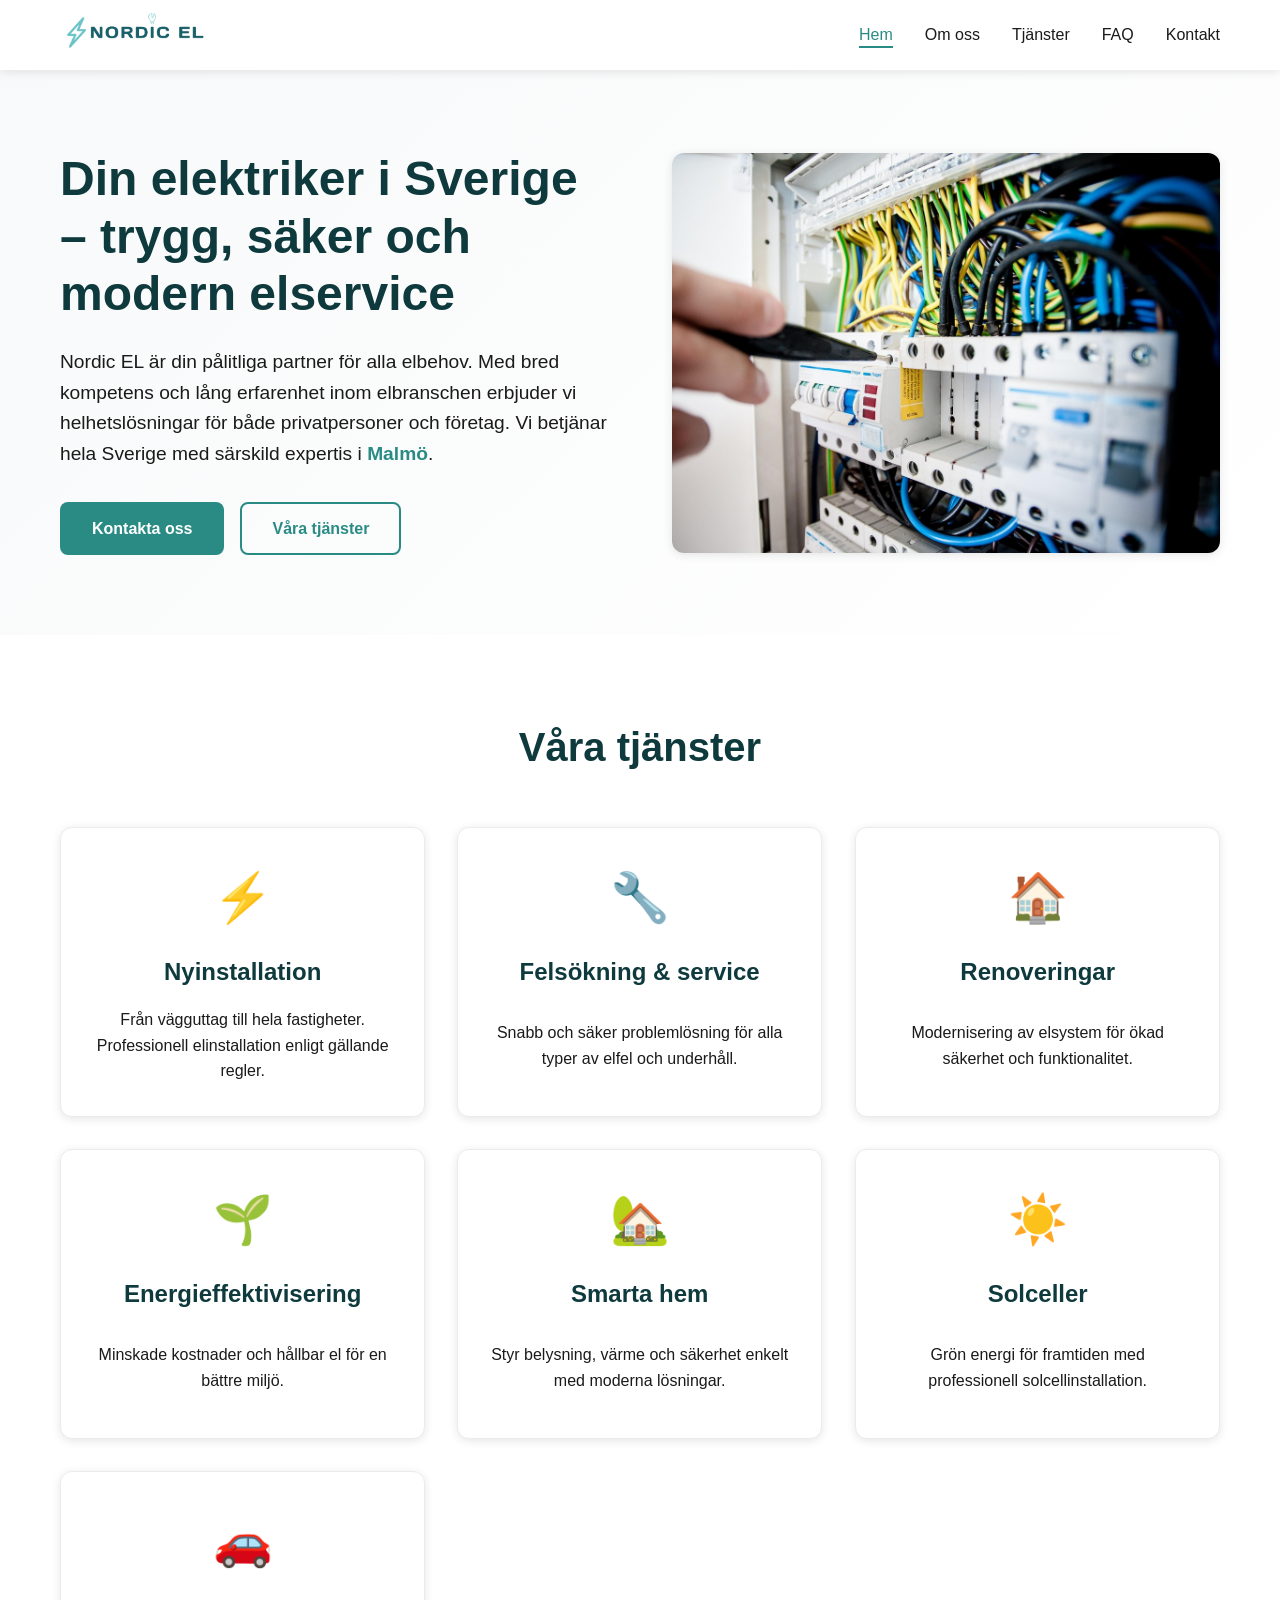
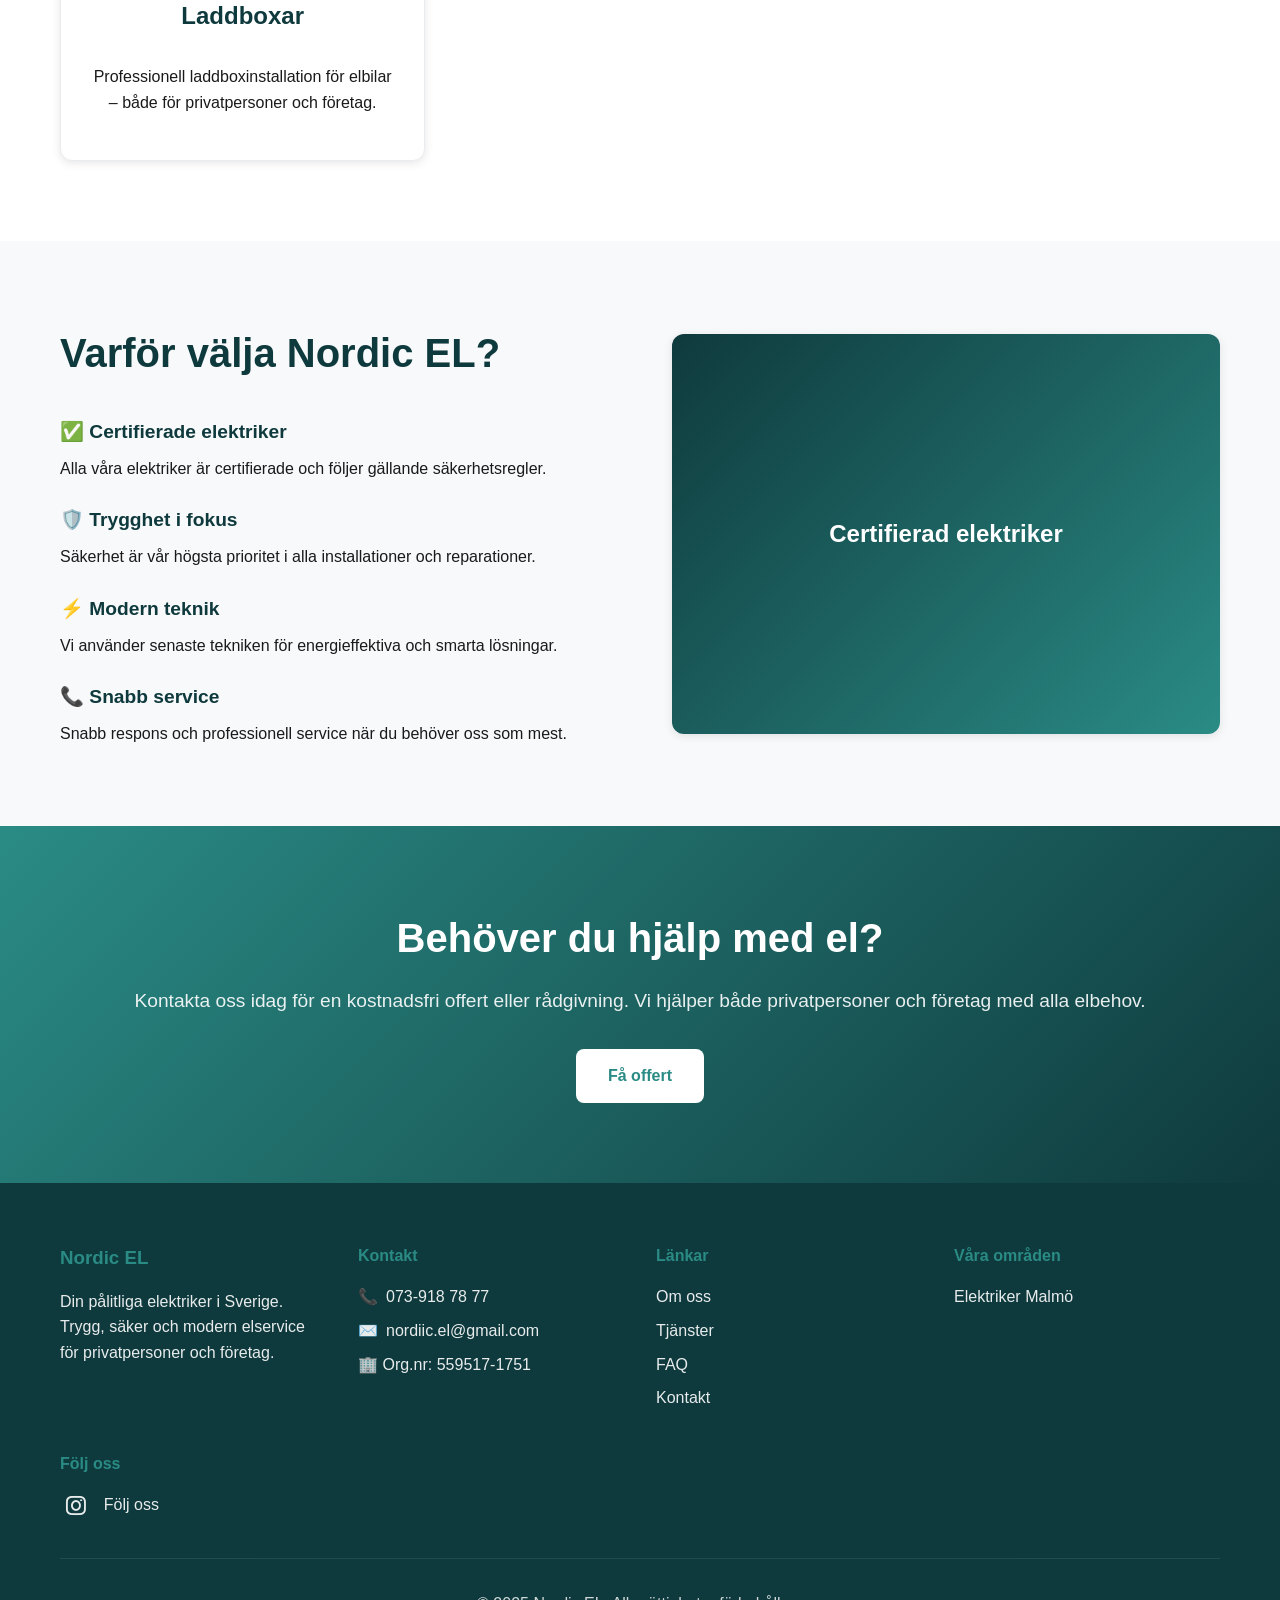
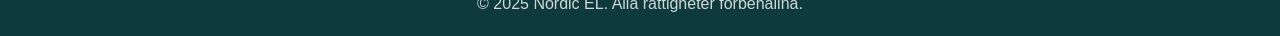
==== commit 4d893d7e: "Replace text logo with Nordic El logo image across all pages - Replace 'Nordic EL' text with nordice" ====
--- a/index.html
+++ b/index.html
@@ -157,7 +157,7 @@
     <nav class="navbar">
         <div class="nav-container">
             <div class="nav-logo">
-                <h2>Nordic EL</h2>
+                <img src="assets/images/nordicel-logo.png" alt="Nordic EL Logo" class="logo-img">
             </div>
             <ul class="nav-menu">
                 <li class="nav-item">
--- a/styles.css
+++ b/styles.css
@@ -61,6 +61,17 @@
     color: var(--primary-color);
     font-weight: 700;
     font-size: 1.8rem;
+}
+
+.logo-img {
+    height: 40px;
+    width: auto;
+    max-width: 200px;
+    transition: transform 0.3s ease;
+}
+
+.logo-img:hover {
+    transform: scale(1.05);
 }
 
 .nav-menu {
@@ -1206,6 +1217,11 @@
         grid-template-columns: 1fr;
         gap: 0.5rem;
     }
+    
+    .logo-img {
+        height: 35px;
+        max-width: 150px;
+    }
 }
 
 /* Additional alignment fixes */
--- a/styles.css
+++ b/styles.css
@@ -61,6 +61,17 @@
     color: var(--primary-color);
     font-weight: 700;
     font-size: 1.8rem;
+}
+
+.logo-img {
+    height: 40px;
+    width: auto;
+    max-width: 200px;
+    transition: transform 0.3s ease;
+}
+
+.logo-img:hover {
+    transform: scale(1.05);
 }
 
 .nav-menu {
@@ -1206,6 +1217,11 @@
         grid-template-columns: 1fr;
         gap: 0.5rem;
     }
+    
+    .logo-img {
+        height: 35px;
+        max-width: 150px;
+    }
 }
 
 /* Additional alignment fixes */
--- a/styles.css
+++ b/styles.css
@@ -61,6 +61,17 @@
     color: var(--primary-color);
     font-weight: 700;
     font-size: 1.8rem;
+}
+
+.logo-img {
+    height: 40px;
+    width: auto;
+    max-width: 200px;
+    transition: transform 0.3s ease;
+}
+
+.logo-img:hover {
+    transform: scale(1.05);
 }
 
 .nav-menu {
@@ -1206,6 +1217,11 @@
         grid-template-columns: 1fr;
         gap: 0.5rem;
     }
+    
+    .logo-img {
+        height: 35px;
+        max-width: 150px;
+    }
 }
 
 /* Additional alignment fixes */
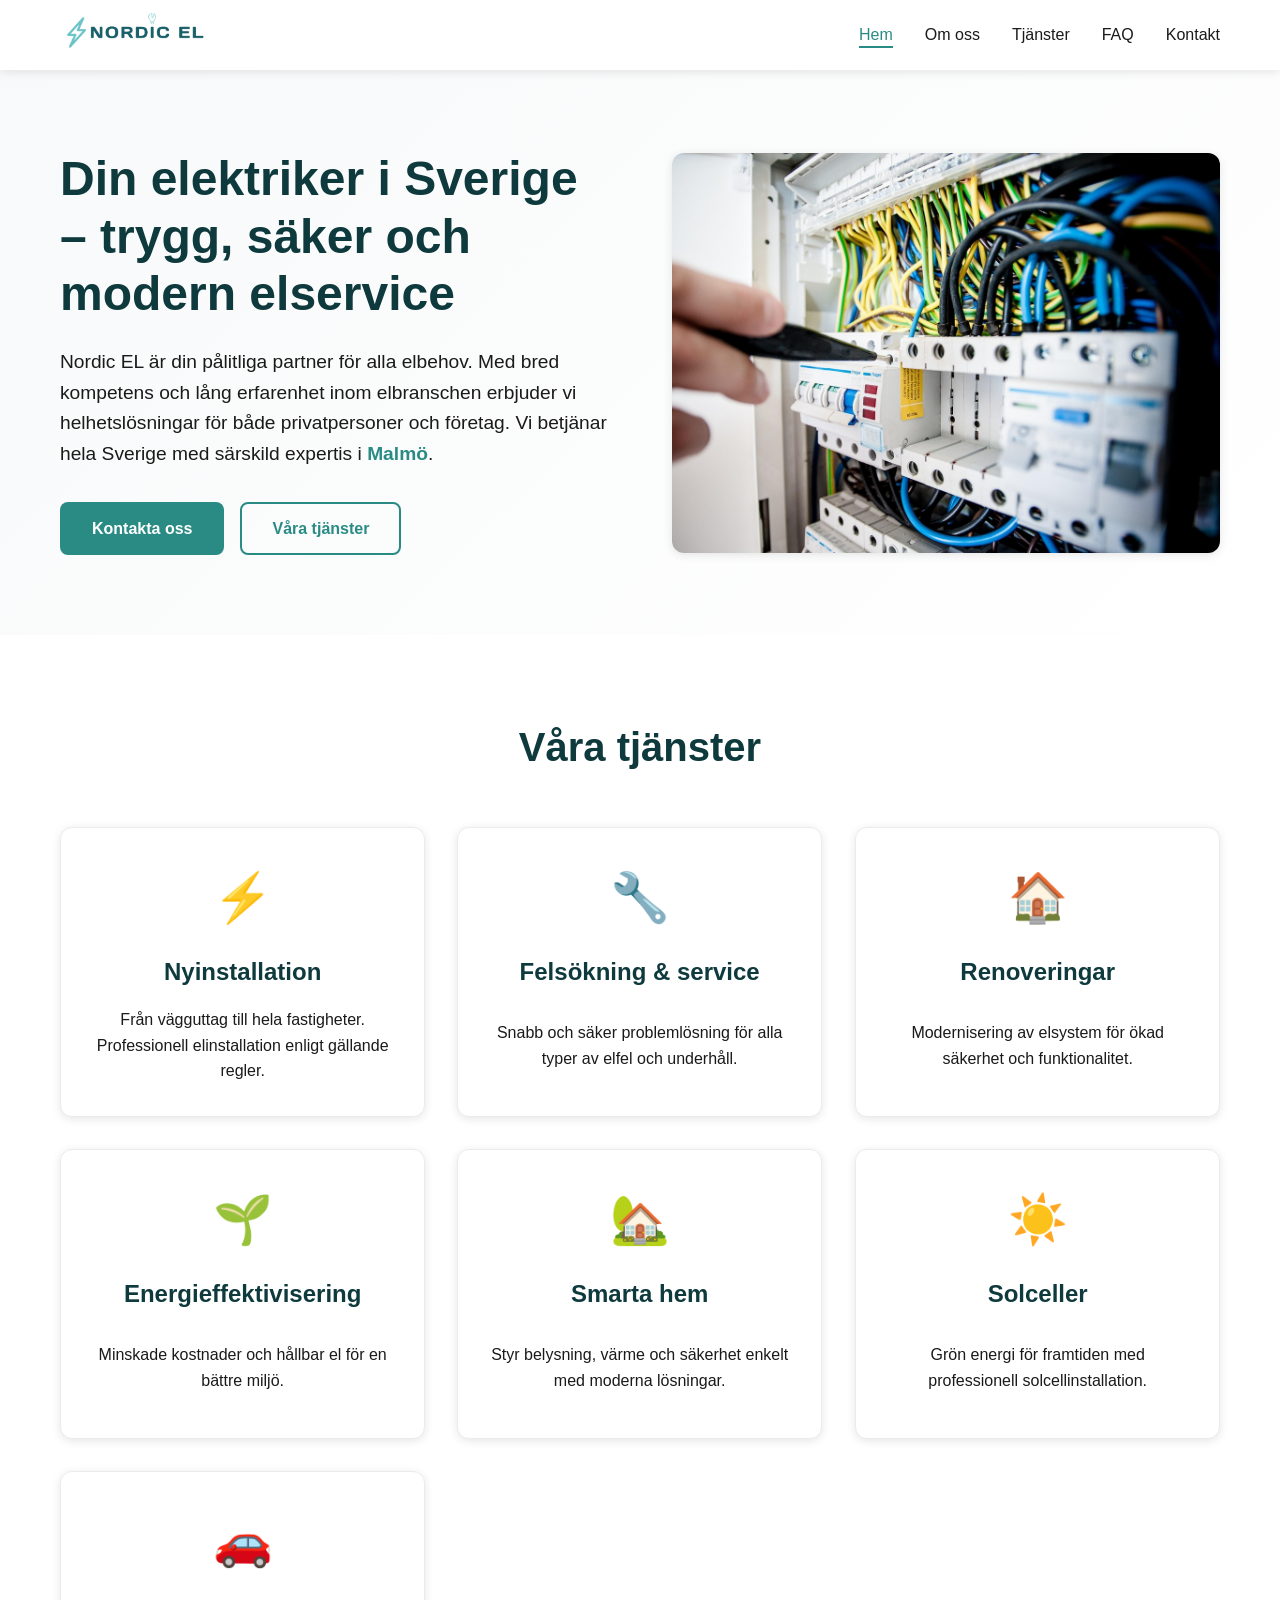
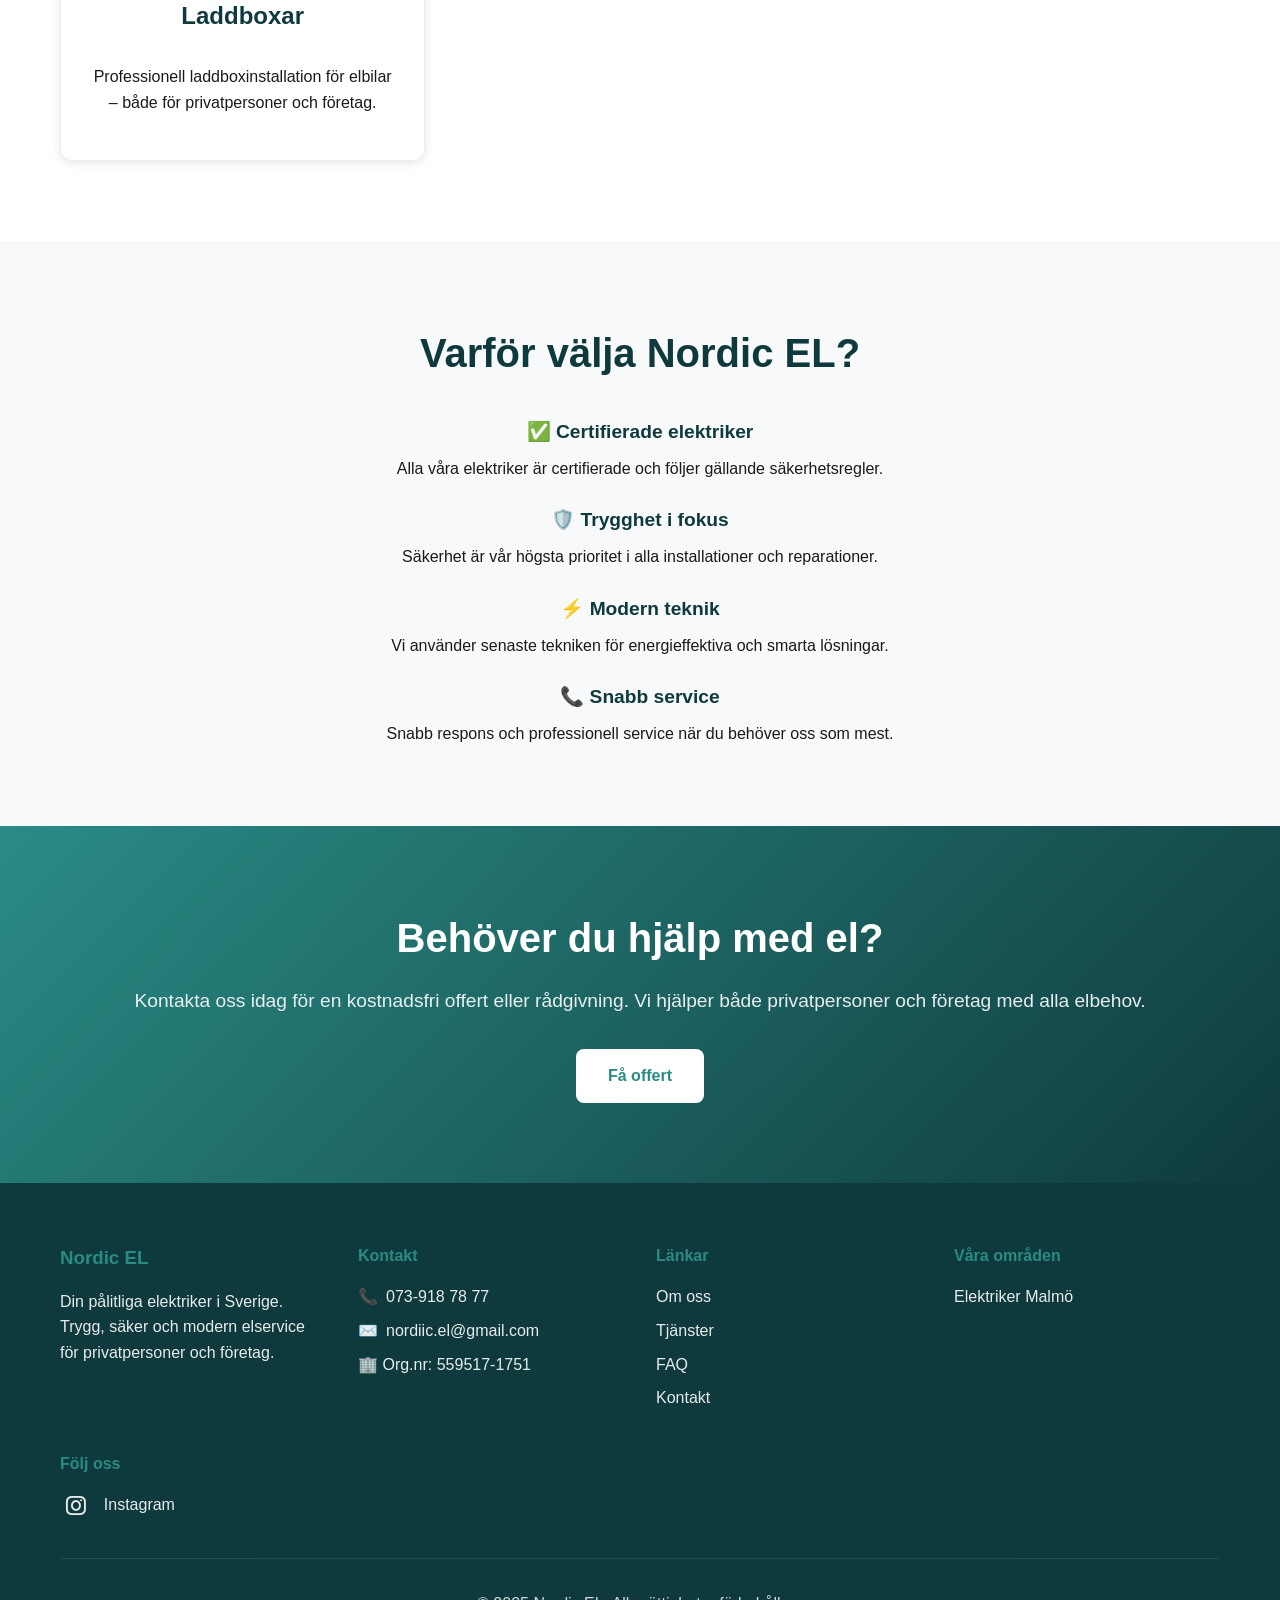
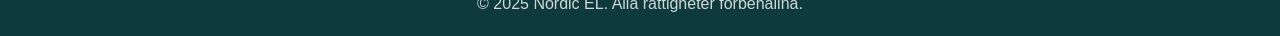
==== commit 41e2e093: "Update Instagram text to 'Instagram' across all pages - Change 'Följ oss' to 'Instagram' in footer s" ====
--- a/index.html
+++ b/index.html
@@ -284,11 +284,7 @@
                         </div>
                     </div>
                 </div>
-                <div class="why-image">
-                    <div class="why-placeholder">
-                        <span>Certifierad elektriker</span>
-                    </div>
-                </div>
+
             </div>
         </div>
     </section>
@@ -337,7 +333,7 @@
                 </div>
                 <div class="footer-section">
                     <h4>Följ oss</h4>
-                    <p><a href="https://www.instagram.com/nordic.elab/?igsh=OWh2cWo1cjV1Mnhp#" target="_blank" rel="noopener noreferrer"><i class="fa-brands fa-instagram"></i> Följ oss</a></p>
+                    <p><a href="https://www.instagram.com/nordic.elab/?igsh=OWh2cWo1cjV1Mnhp#" target="_blank" rel="noopener noreferrer"><i class="fa-brands fa-instagram"></i> Instagram</a></p>
                 </div>
             </div>
             <div class="footer-bottom">
--- a/styles.css
+++ b/styles.css
@@ -318,10 +318,10 @@
 }
 
 .why-content {
-    display: grid;
-    grid-template-columns: 1fr 1fr;
-    gap: 4rem;
-    align-items: center;
+    display: flex;
+    flex-direction: column;
+    align-items: center;
+    text-align: center;
 }
 
 .why-text h2 {
--- a/styles.css
+++ b/styles.css
@@ -318,10 +318,10 @@
 }
 
 .why-content {
-    display: grid;
-    grid-template-columns: 1fr 1fr;
-    gap: 4rem;
-    align-items: center;
+    display: flex;
+    flex-direction: column;
+    align-items: center;
+    text-align: center;
 }
 
 .why-text h2 {
--- a/styles.css
+++ b/styles.css
@@ -318,10 +318,10 @@
 }
 
 .why-content {
-    display: grid;
-    grid-template-columns: 1fr 1fr;
-    gap: 4rem;
-    align-items: center;
+    display: flex;
+    flex-direction: column;
+    align-items: center;
+    text-align: center;
 }
 
 .why-text h2 {
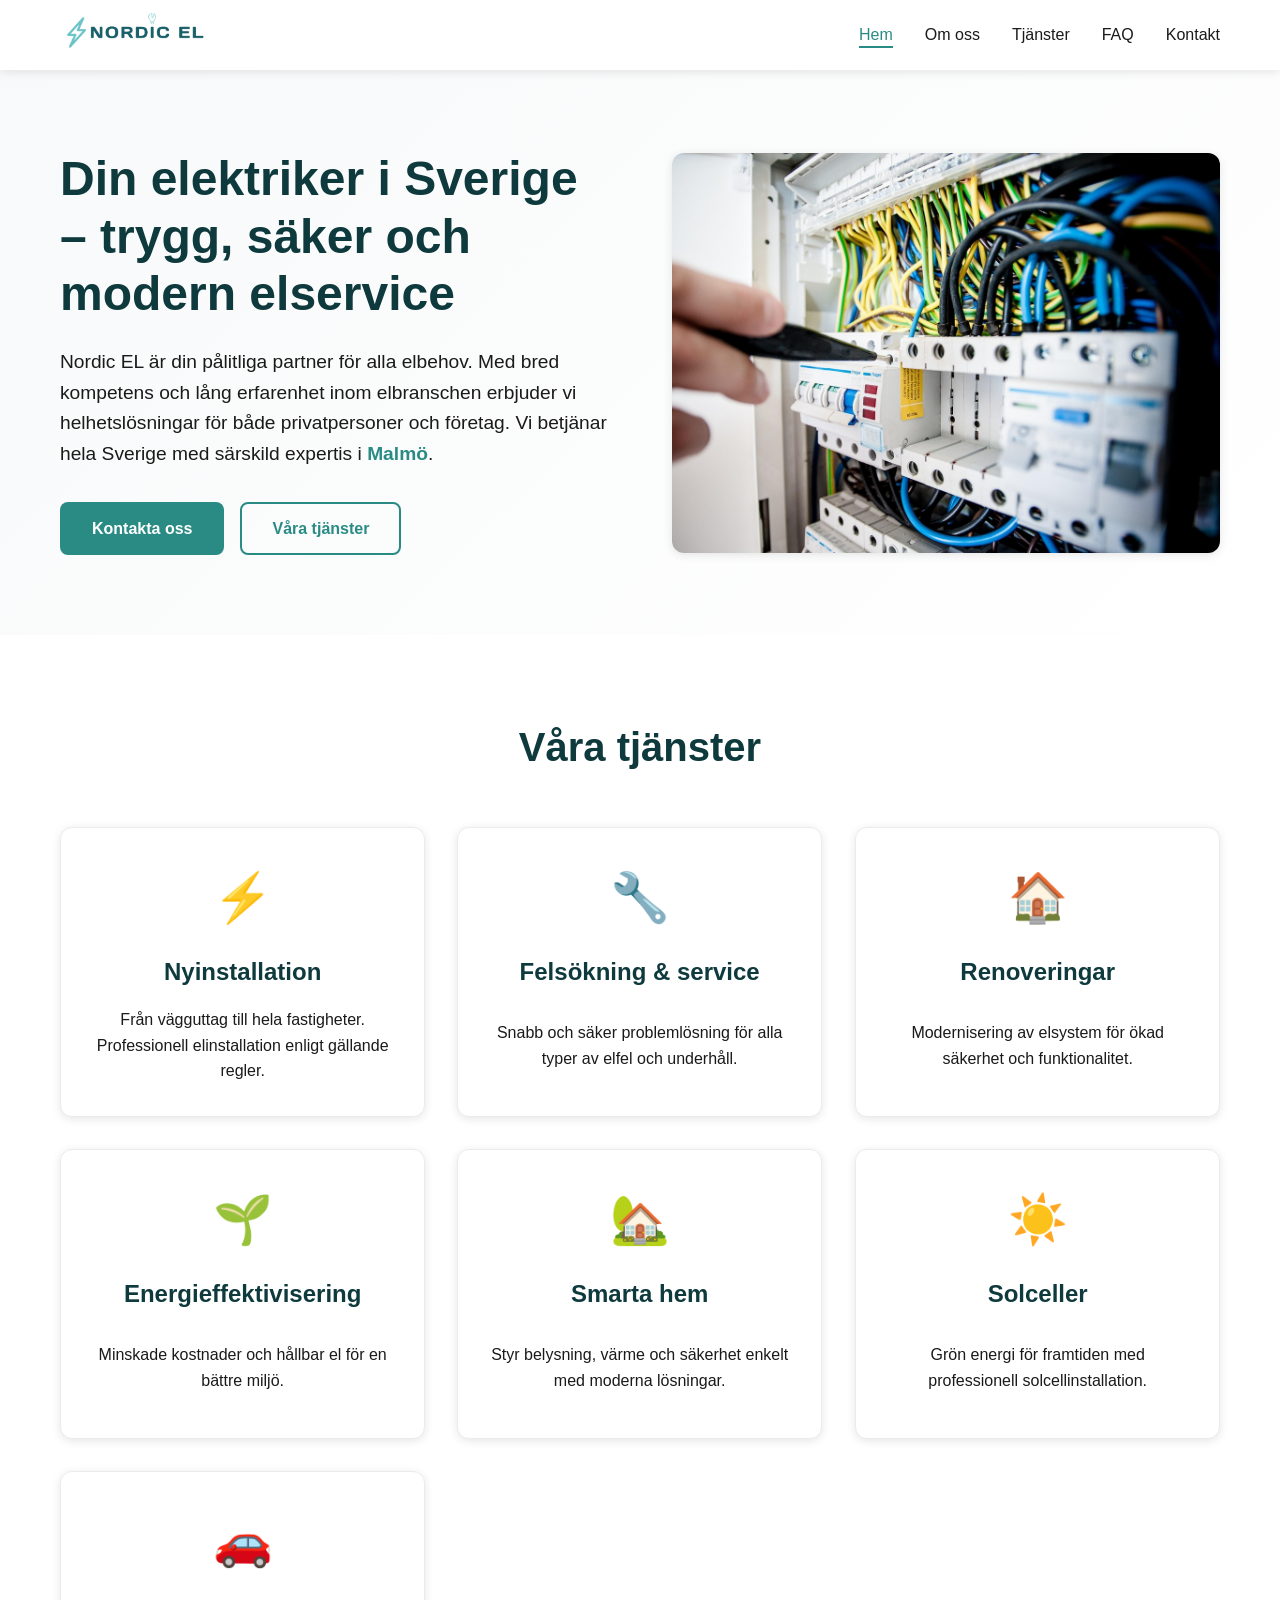
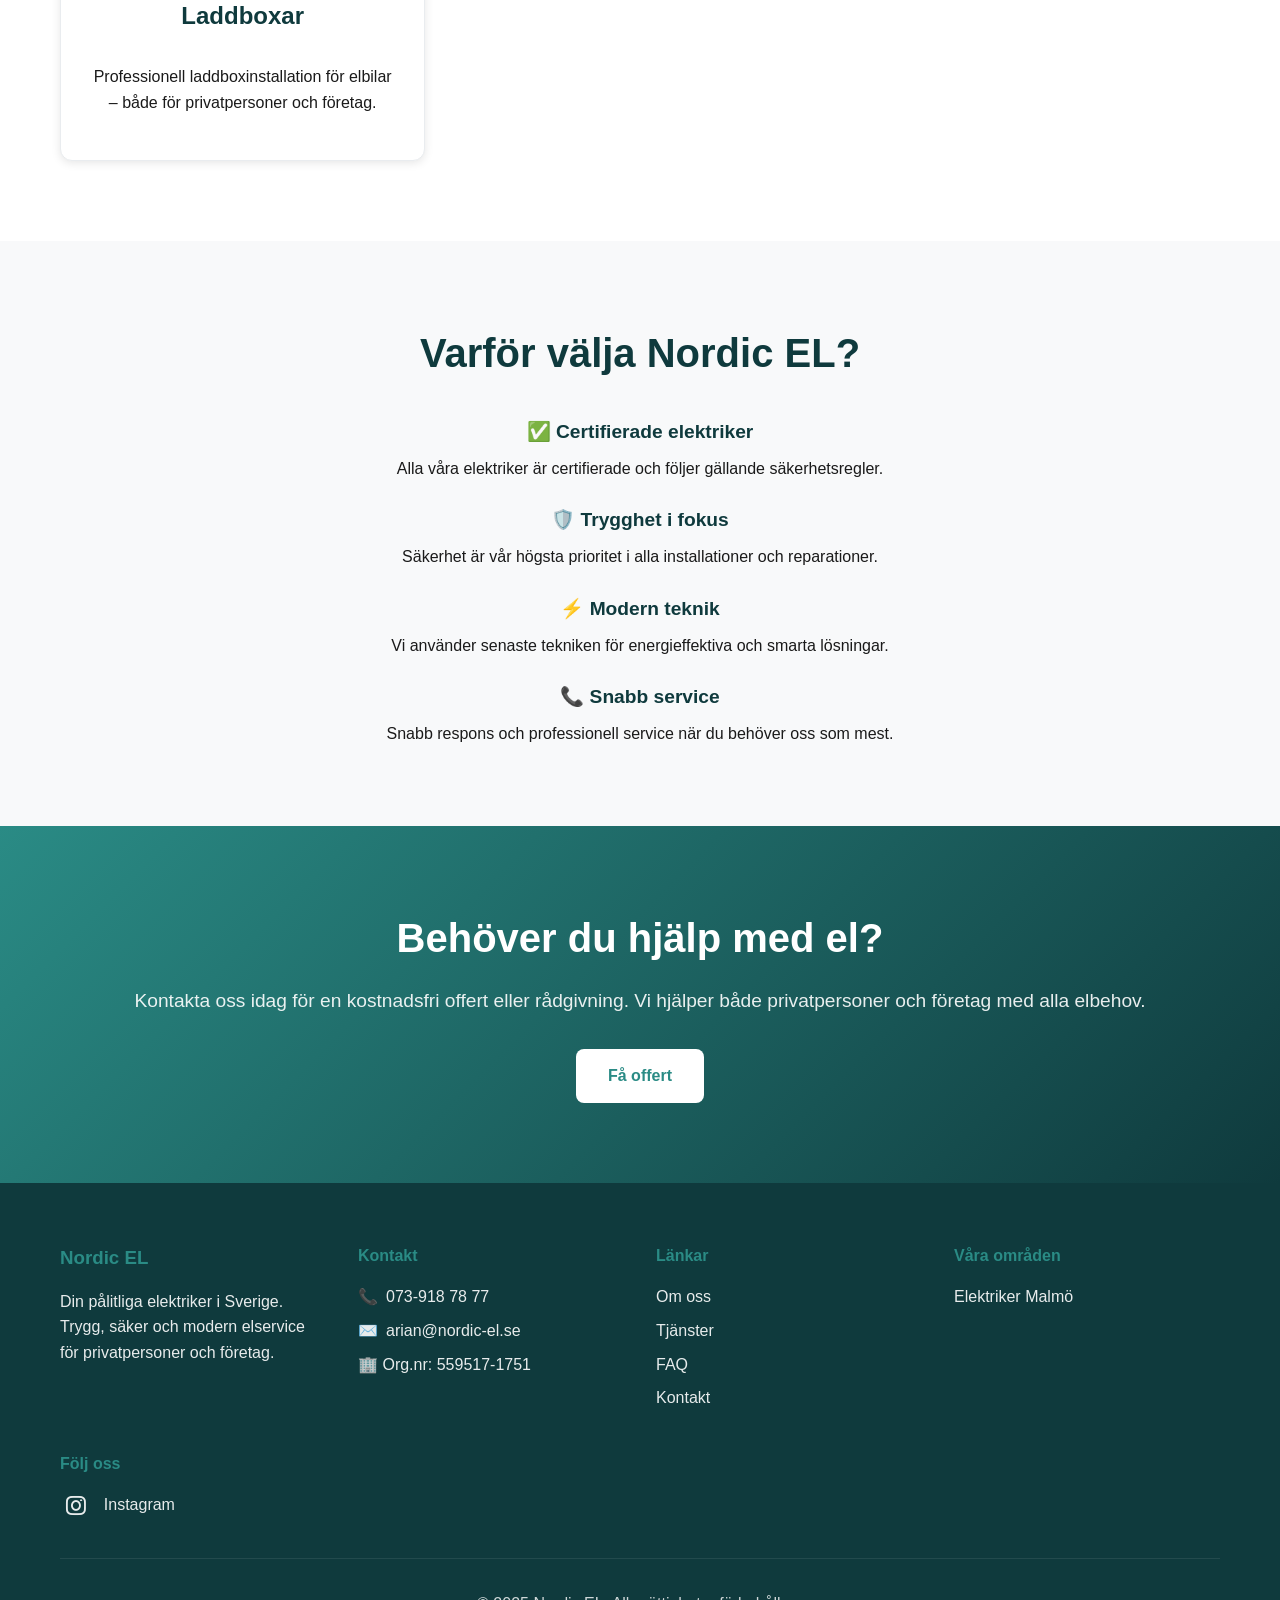
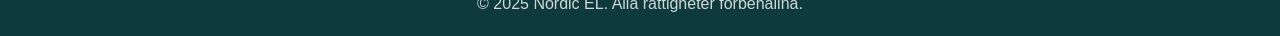
==== commit 1ca3a02a: "Update email address across all pages - Replace old email nordiic.el@gmail.com with new email arian@" ====
--- a/index.html
+++ b/index.html
@@ -19,10 +19,10 @@
 
     <!-- Twitter -->
     <meta property="twitter:card" content="summary_large_image">
-    <meta property="twitter:url" content="https://nordicel.se/">
+    <meta property="twitter:url" content="https://nordic-el.se/">
     <meta property="twitter:title" content="Nordic EL - Din elektriker i Sverige">
     <meta property="twitter:description" content="Professionell elinstallation, felsökning, solceller, laddboxar och smarta hem-lösningar. Trygg, säker och modern elservice.">
-    <meta property="twitter:image" content="https://nordicel.se/assets/images/og-image.jpg">
+    <meta property="twitter:image" content="https://nordic-el.se/assets/images/og-image.jpg">
 
     <!-- Structured Data -->
     <script type="application/ld+json">
@@ -31,9 +31,9 @@
         "@type": "ElectricalContractor",
         "name": "Nordic EL",
         "description": "Professionell elektriker i Sverige med fokus på säkerhet, kvalitet och moderna el-lösningar",
-        "url": "https://nordicel.se",
+        "url": "https://nordic-el.se",
         "telephone": "073-918 78 77",
-        "email": "nordiic.el@gmail.com",
+        "email": "arian@nordic-el.se",
         "address": {
             "@type": "PostalAddress",
             "addressCountry": "SE"
@@ -313,7 +313,7 @@
                 <div class="footer-section">
                     <h4>Kontakt</h4>
                     <p>📞<a href="tel:+46739187877">073-918 78 77</a></p>
-                    <p>✉️<a href="mailto:nordiic.el@gmail.com">nordiic.el@gmail.com</a></p>
+                    <p>✉️<a href="mailto:arian@nordic-el.se">arian@nordic-el.se</a></p>
                     <p>🏢 Org.nr: 559517-1751</p>
                 </div>
                 <div class="footer-section">
--- a/styles.css
+++ b/styles.css
@@ -73,6 +73,8 @@
 .logo-img:hover {
     transform: scale(1.05);
 }
+
+
 
 .nav-menu {
     display: flex;
--- a/styles.css
+++ b/styles.css
@@ -73,6 +73,8 @@
 .logo-img:hover {
     transform: scale(1.05);
 }
+
+
 
 .nav-menu {
     display: flex;
--- a/styles.css
+++ b/styles.css
@@ -73,6 +73,8 @@
 .logo-img:hover {
     transform: scale(1.05);
 }
+
+
 
 .nav-menu {
     display: flex;
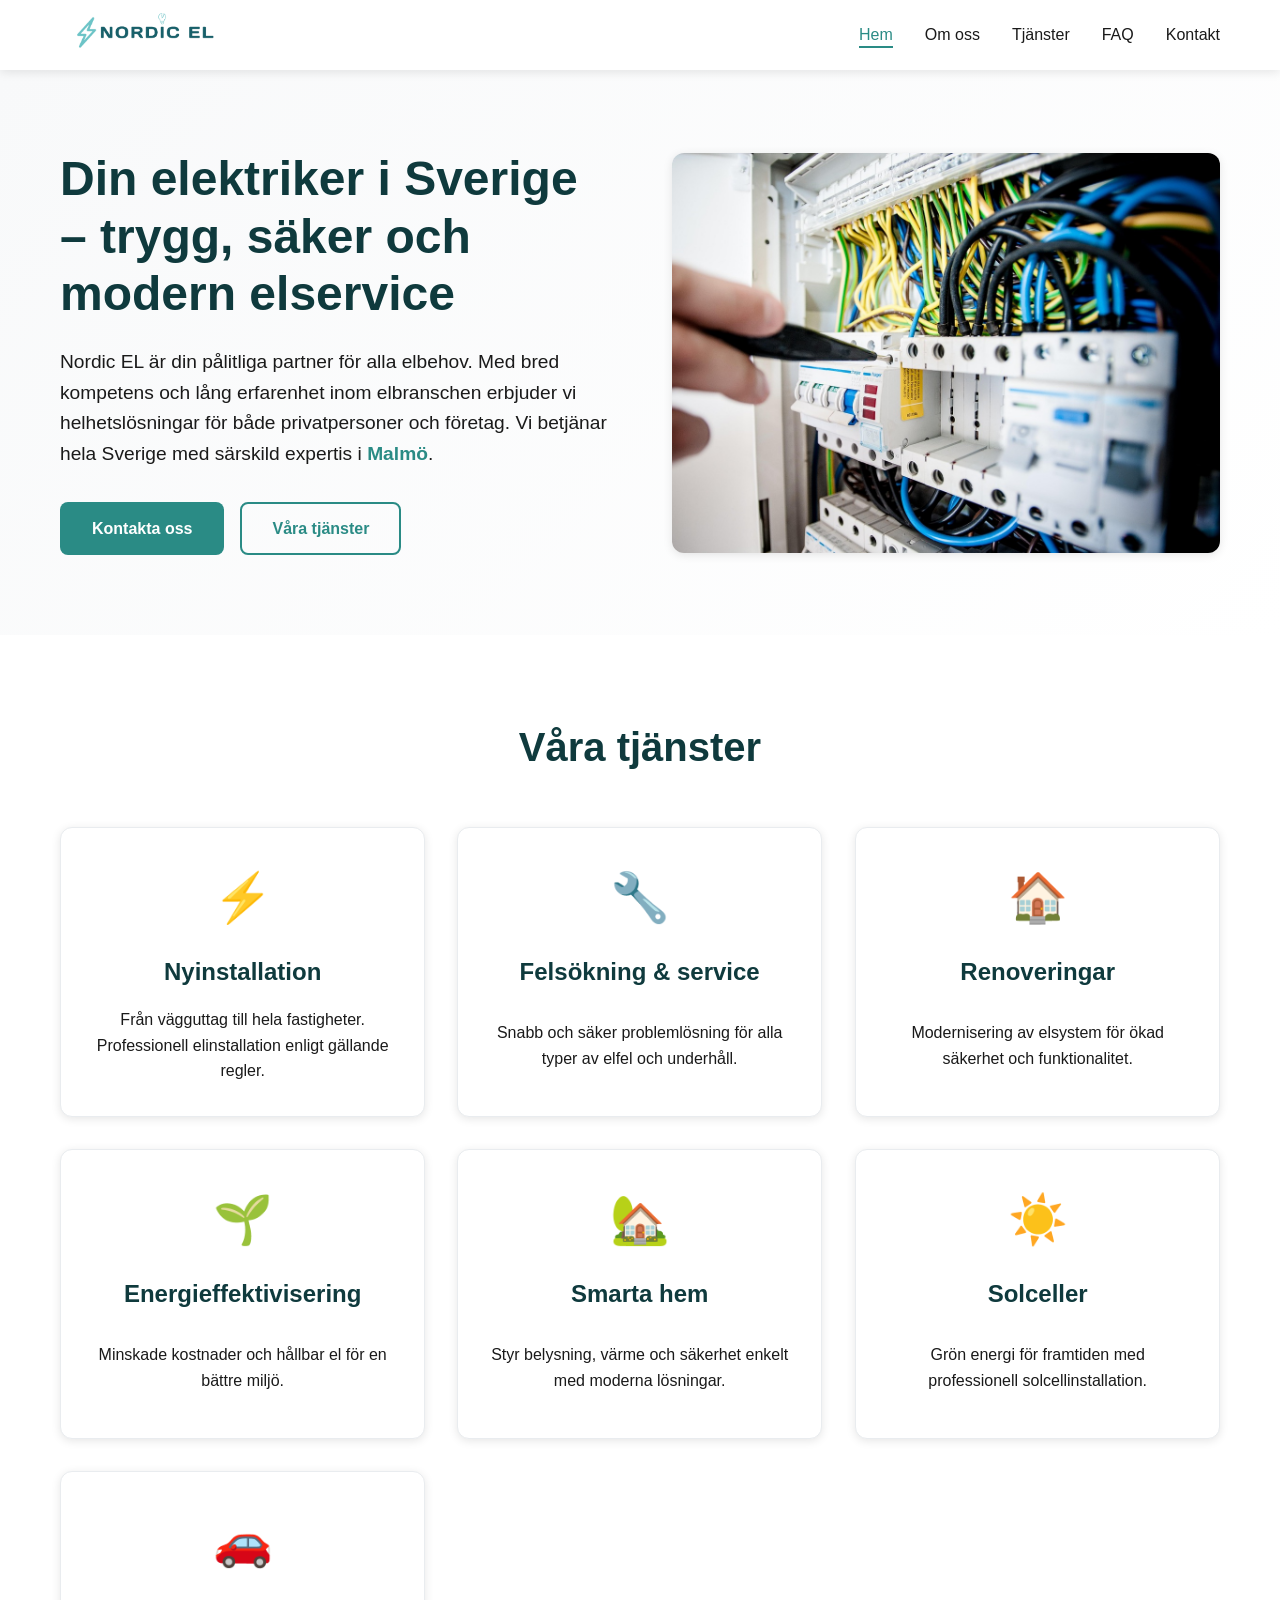
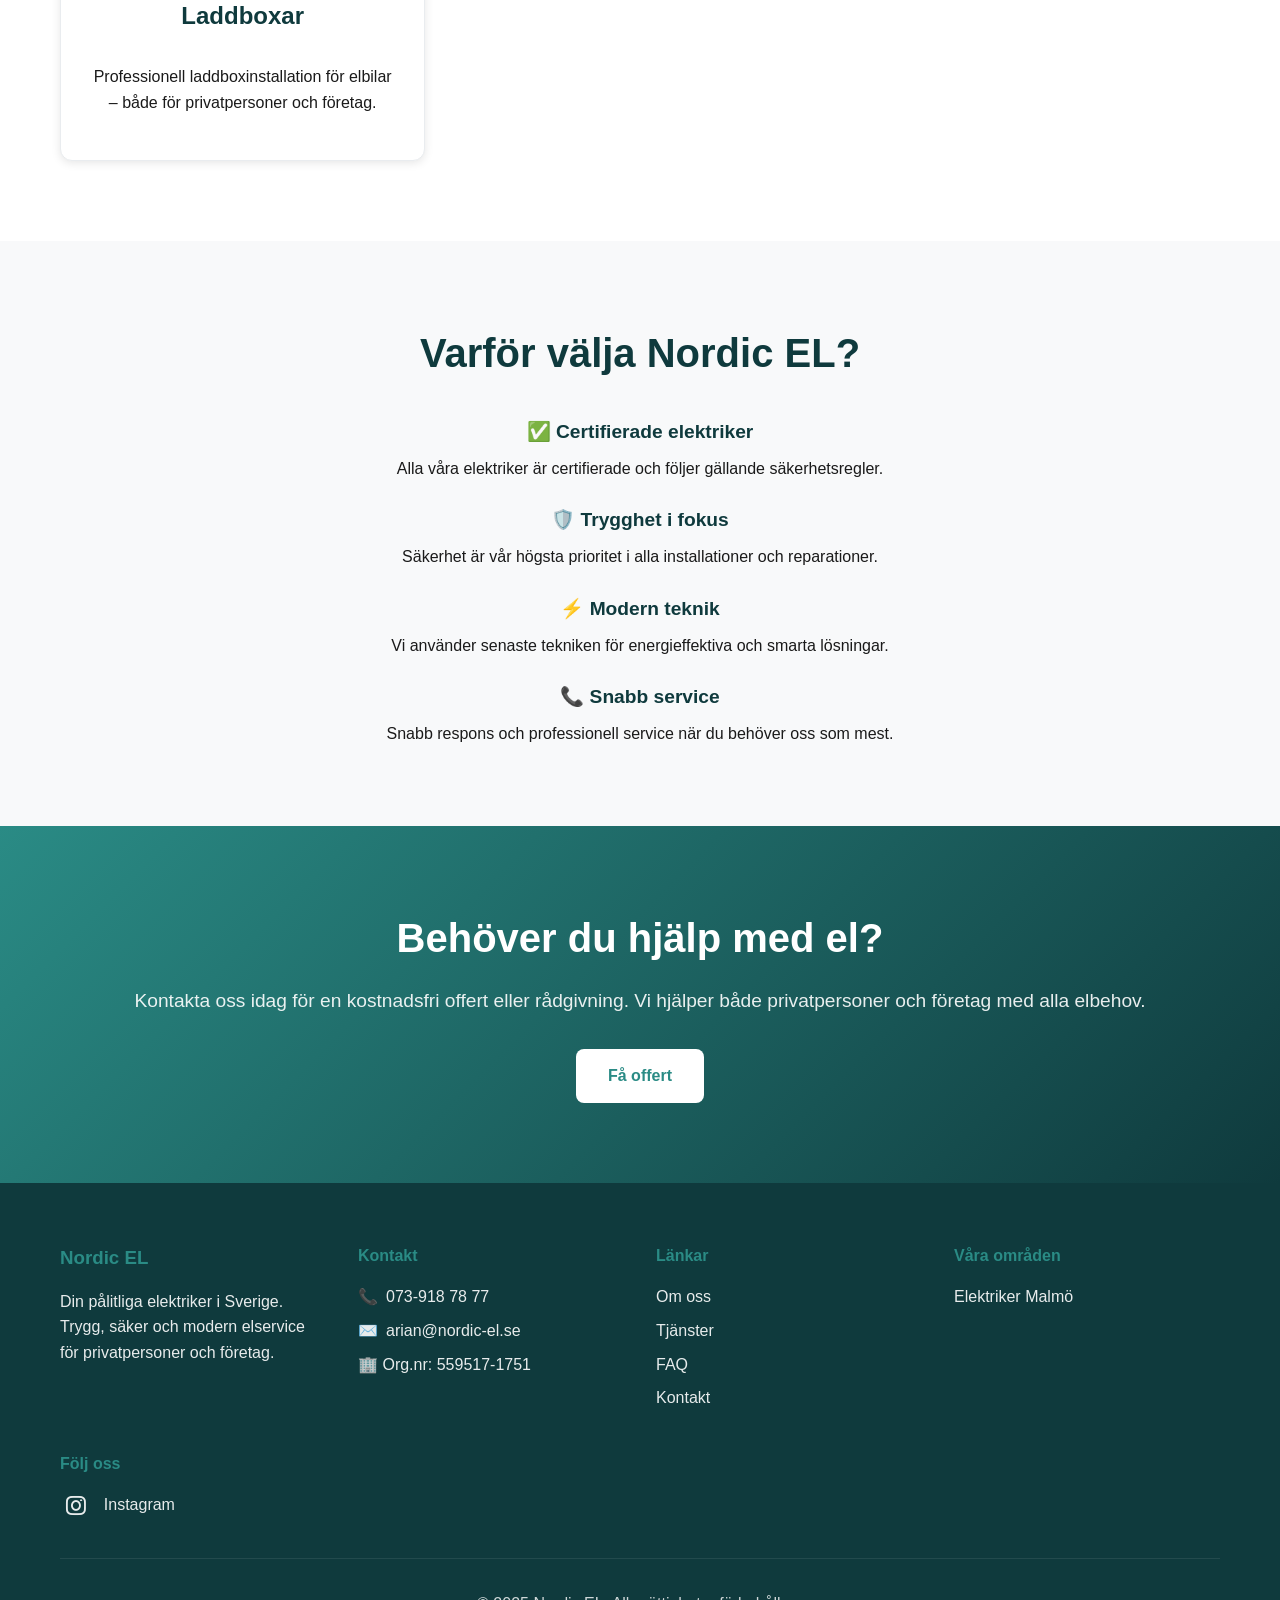
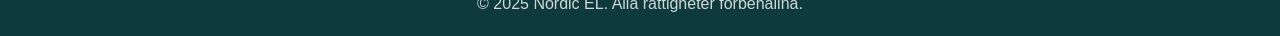
==== commit e534c159: "Fix Netlify form submission and add thank you page - Remove e.preventDefault() from valid form submi" ====
--- a/index.html
+++ b/index.html
@@ -2,7 +2,9 @@
 <html lang="sv">
 <head>
     <meta charset="UTF-8">
-    <link rel="icon" type="image/png" href="assets/images/nordic-el-logo-1200.png">
+    <link rel="icon" type="image/png" href="assets/images/favicon-logo.png">
+    <link rel="apple-touch-icon" href="assets/images/favicon-logo.png">
+    <link rel="shortcut icon" href="assets/images/favicon-logo.png">
     <meta name="viewport" content="width=device-width, initial-scale=1.0">
     <title>Nordic EL - Din elektriker i Sverige | Trygg, säker och modern elservice</title>
     <meta name="description" content="Nordic EL är din pålitliga elektriker i Sverige. Professionell elinstallation, felsökning, solceller, laddboxar och smarta hem-lösningar. Kontakta oss idag!">
--- a/styles.css
+++ b/styles.css
@@ -39,7 +39,7 @@
 
 /* Navigation */
 .navbar {
-    background-color: var(--white);
+    background-color: #ffffff !important;
     box-shadow: var(--shadow);
     position: fixed;
     top: 0;
@@ -55,6 +55,13 @@
     justify-content: space-between;
     align-items: center;
     height: 70px;
+    background-color: #ffffff;
+}
+
+.nav-logo {
+    background-color: #ffffff;
+    padding: 5px 10px;
+    border-radius: 4px;
 }
 
 .nav-logo h2 {
@@ -68,6 +75,7 @@
     width: auto;
     max-width: 200px;
     transition: transform 0.3s ease;
+    background: transparent;
 }
 
 .logo-img:hover {
--- a/styles.css
+++ b/styles.css
@@ -39,7 +39,7 @@
 
 /* Navigation */
 .navbar {
-    background-color: var(--white);
+    background-color: #ffffff !important;
     box-shadow: var(--shadow);
     position: fixed;
     top: 0;
@@ -55,6 +55,13 @@
     justify-content: space-between;
     align-items: center;
     height: 70px;
+    background-color: #ffffff;
+}
+
+.nav-logo {
+    background-color: #ffffff;
+    padding: 5px 10px;
+    border-radius: 4px;
 }
 
 .nav-logo h2 {
@@ -68,6 +75,7 @@
     width: auto;
     max-width: 200px;
     transition: transform 0.3s ease;
+    background: transparent;
 }
 
 .logo-img:hover {
--- a/styles.css
+++ b/styles.css
@@ -39,7 +39,7 @@
 
 /* Navigation */
 .navbar {
-    background-color: var(--white);
+    background-color: #ffffff !important;
     box-shadow: var(--shadow);
     position: fixed;
     top: 0;
@@ -55,6 +55,13 @@
     justify-content: space-between;
     align-items: center;
     height: 70px;
+    background-color: #ffffff;
+}
+
+.nav-logo {
+    background-color: #ffffff;
+    padding: 5px 10px;
+    border-radius: 4px;
 }
 
 .nav-logo h2 {
@@ -68,6 +75,7 @@
     width: auto;
     max-width: 200px;
     transition: transform 0.3s ease;
+    background: transparent;
 }
 
 .logo-img:hover {
